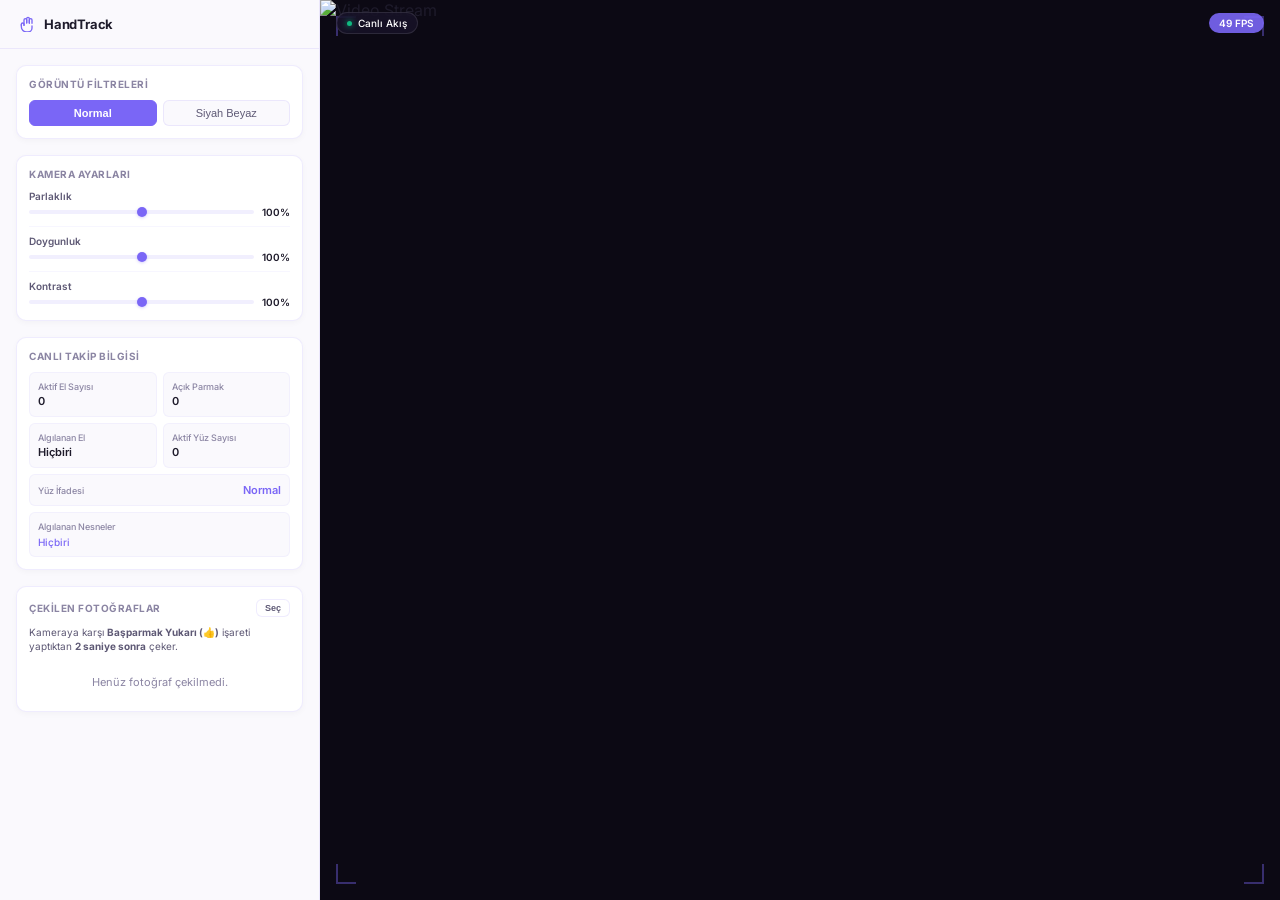
==== templates/index.html @ 6c49bd7b "Add multi-select gallery, batch delete, batch download, and square thumbnails" ====
<!DOCTYPE html>
<html lang="tr">
<head>
    <meta charset="UTF-8">
    <meta name="viewport" content="width=device-width, initial-scale=1.0">
    <title>El Takip Sistemi</title>
    <link rel="stylesheet" href="/static/style.css">
    <link href="https://fonts.googleapis.com/css2?family=Inter:wght@300;400;500;600;700&display=swap" rel="stylesheet">
</head>
<body>
    <!-- Kamera Flaş Efekti -->
    <div id="shutter-flash" class="shutter-flash"></div>

    <div class="app-layout">
        <!-- Sol Seçenekler Paneli (Kalıcı Olarak Görünür) -->
        <aside class="sidebar-panel">
            <!-- Logo -->
            <div class="sidebar-logo">
                <span class="logo-icon">
                    <svg xmlns="http://www.w3.org/2000/svg" viewBox="0 0 24 24" fill="none" stroke="currentColor" stroke-width="2" stroke-linecap="round" stroke-linejoin="round"><path d="M18 11V6a2 2 0 0 0-2-2v0a2 2 0 0 0-2 2v5" /><path d="M14 10V4a2 2 0 0 0-2-2v0a2 2 0 0 0-2 2v6" /><path d="M10 10.5V6a2 2 0 0 0-2-2v0a2 2 0 0 0-2 2v8" /><path d="M6 14v-1.5a2 2 0 0 0-2-2v0a2 2 0 0 0-2 2v1.5" /><path d="M18 15v3a6 6 0 0 1-6 6h-2a8 8 0 0 1-8-8v-3" /></svg>
                </span>
                <span class="logo-text">HandTrack</span>
            </div>

            <!-- Kaydırılabilir İçerik Alanı -->
            <div class="sidebar-content">
                <!-- 1. Görüntü Filtreleri -->
                <div class="sidebar-section">
                    <h4 class="section-title">Görüntü Filtreleri</h4>
                    <div class="filter-grid">
                        <button class="filter-btn active" data-filter="normal">Normal</button>
                        <button class="filter-btn" data-filter="grayscale">Siyah Beyaz</button>
                    </div>
                </div>

                <!-- 2. Kamera Ayarları -->
                <div class="sidebar-section">
                    <h4 class="section-title">Kamera Ayarları</h4>
                    <div class="slider-group">
                        <label>Parlaklık</label>
                        <div class="slider-wrapper">
                            <input type="range" id="brightness" min="50" max="150" value="100">
                            <span class="slider-value" id="brightness-value">100%</span>
                        </div>
                    </div>
                    <div class="sidebar-divider"></div>
                    <div class="slider-group">
                        <label>Doygunluk</label>
                        <div class="slider-wrapper">
                            <input type="range" id="saturation" min="0" max="200" value="100">
                            <span class="slider-value" id="saturation-value">100%</span>
                        </div>
                    </div>
                    <div class="sidebar-divider"></div>
                    <div class="slider-group">
                        <label>Kontrast</label>
                        <div class="slider-wrapper">
                            <input type="range" id="contrast" min="50" max="150" value="100">
                            <span class="slider-value" id="contrast-value">100%</span>
                        </div>
                    </div>
                </div>

                <!-- 3. Canlı Takip İstatistikleri -->
                <div class="sidebar-section">
                    <h4 class="section-title">Canlı Takip Bilgisi</h4>
                    <div class="stats-grid">
                        <div class="stat-box">
                            <span class="stat-label">Aktif El Sayısı</span>
                            <span class="stat-val" id="live-hands-val">0</span>
                        </div>
                        <div class="stat-box">
                            <span class="stat-label">Açık Parmak</span>
                            <span class="stat-val" id="live-fingers-val">0</span>
                        </div>
                        <div class="stat-box">
                            <span class="stat-label">Algılanan El</span>
                            <span class="stat-val" id="live-hand-type-val">Hiçbiri</span>
                        </div>
                        <div class="stat-box">
                            <span class="stat-label">Aktif Yüz Sayısı</span>
                            <span class="stat-val" id="live-faces-val">0</span>
                        </div>
                        <div class="stat-box full-width">
                            <span class="stat-label">Yüz İfadesi</span>
                            <span class="stat-val highlight" id="live-expression-val">Normal</span>
                        </div>
                        <div class="stat-box full-width flex-col">
                            <span class="stat-label">Algılanan Nesneler</span>
                            <span class="stat-val highlight scrollable" id="detected-objects-val">Hiçbiri</span>
                        </div>
                    </div>
                </div>

                <!-- 4. Galeri Kartı -->
                <div class="sidebar-section gallery-section">
                    <div class="gallery-header-row" style="display: flex; justify-content: space-between; align-items: center; margin-bottom: 8px;">
                        <h4 class="section-title" style="margin-bottom: 0;">Çekilen Fotoğraflar</h4>
                        <div class="gallery-actions-wrapper" style="display: flex; gap: 4px;">
                            <button class="gallery-btn select-mode-btn" id="select-mode-btn" title="Dosyaları Seç">Seç</button>
                            <button class="gallery-btn batch-download-btn" id="batch-download-btn" style="display: none; background: var(--accent-primary); color: #fff;" title="Seçilenleri İndir">İndir (0)</button>
                            <button class="gallery-btn batch-delete-btn" id="batch-delete-btn" style="display: none; background: #ff4d4d; color: #fff;" title="Seçilenleri Sil">Sil (0)</button>
                        </div>
                    </div>
                    <p class="gallery-info-text">
                        Kameraya karşı <strong>Başparmak Yukarı (👍)</strong> işareti yaptıktan <strong>2 saniye sonra</strong> çeker.
                    </p>
                    <div class="photo-gallery" id="photo-gallery">
                        <span class="no-photos-msg">Henüz fotoğraf çekilmedi.</span>
                    </div>
                </div>
            </div>
        </aside>

        <!-- Sağ Geniş Kamera Alanı -->
        <main class="camera-viewport">
            <!-- Üst Yüzen Meta Bilgi Çubuğu -->
            <div class="camera-header">
                <div class="system-status">
                    <span class="status-dot"></span>
                    <span>Canlı Akış</span>
                </div>
                <div class="camera-meta">
                    <span id="fps-value" class="fps-badge">30</span> FPS
                </div>
            </div>

            <!-- Kamera Ekranı Wrapper (Tüm Kalan Alanı Doldurur) -->
            <div class="camera-screen-container">
                <img id="video-stream" src="/video_feed" alt="Video Stream">
                
                <!-- Overlay Corners -->
                <div class="video-overlay">
                    <div class="corner top-left"></div>
                    <div class="corner top-right"></div>
                    <div class="corner bottom-left"></div>
                    <div class="corner bottom-right"></div>
                </div>

                <!-- Geri Sayım Overlay -->
                <div class="countdown-overlay" id="countdown-overlay">2</div>
            </div>
        </main>
    </div>

    <!-- Işık Kutusu (Lightbox Modal) -->
    <div id="lightbox-modal" class="lightbox-modal">
        <!-- Büyük ve Belirgin Kapat Butonu -->
        <button class="lightbox-close-btn" id="lightbox-close-btn">&times; Kapat</button>
        
        <div class="lightbox-content">
            <div class="lightbox-body">
                <img id="lightbox-img" src="" alt="Detailed View">
                
                <!-- Fotoğraf Filtre/Efekt Ekleme Çubuğu -->
                <div class="lightbox-effects-section">
                    <span class="effects-title">Filtre Uygula:</span>
                    <div class="effects-toolbar">
                        <button class="effect-btn active" data-effect="normal">Orijinal</button>
                        <button class="effect-btn" data-effect="grayscale">Siyah Beyaz</button>
                    </div>
                    <button class="save-effect-btn" id="save-effect-btn">
                        <svg xmlns="http://www.w3.org/2000/svg" width="12" height="12" viewBox="0 0 24 24" fill="none" stroke="currentColor" stroke-width="2" stroke-linecap="round" stroke-linejoin="round" style="margin-right: 4px;"><path d="M19 21H5a2 2 0 0 1-2-2V5a2 2 0 0 1 2-2h11l5 5v11a2 2 0 0 1-2 2z"></path><polyline points="17 21 17 13 7 13 7 21"></polyline><polyline points="7 3 7 8 15 8"></polyline></svg>
                        Efekti Kaydet
                    </button>
                </div>

                <div class="lightbox-details">
                    <span class="lightbox-date" id="lightbox-date">Tarih: --/--/----</span>
                    <div class="lightbox-actions" style="display: flex; gap: 8px;">
                        <button class="lightbox-download-btn" id="lightbox-download-btn">
                            <svg xmlns="http://www.w3.org/2000/svg" width="14" height="14" viewBox="0 0 24 24" fill="none" stroke="currentColor" stroke-width="2" stroke-linecap="round" stroke-linejoin="round" style="margin-right: 6px;"><path d="M21 15v4a2 2 0 0 1-2 2H5a2 2 0 0 1-2-2v-4"></path><polyline points="7 10 12 15 17 10"></polyline><line x1="12" y1="15" x2="12" y2="3"></line></svg>
                            Fotoğrafı İndir
                        </button>
                        <button class="lightbox-delete-btn" id="lightbox-delete-btn">
                            <svg xmlns="http://www.w3.org/2000/svg" width="14" height="14" viewBox="0 0 24 24" fill="none" stroke="currentColor" stroke-width="2" stroke-linecap="round" stroke-linejoin="round" style="margin-right: 6px;"><polyline points="3 6 5 6 21 6"></polyline><path d="M19 6v14a2 2 0 0 1-2 2H7a2 2 0 0 1-2-2V6m3 0V4a2 2 0 0 1 2-2h4a2 2 0 0 1 2 2v2"></path></svg>
                            Fotoğrafı Sil
                        </button>
                    </div>
                </div>
            </div>
        </div>
    </div>

    <script src="/static/script.js"></script>
</body>
</html>
---- static/style.css ----
:root {
    --bg-dark: #0f0a1c;
    --bg-light: #faf9fd;
    --bg-card: #ffffff;
    --accent-primary: #7a66f6;
    --accent-glow: rgba(122, 102, 246, 0.4);
    --border-color: rgba(122, 102, 246, 0.12);
    --border-light: rgba(255, 255, 255, 0.25);
    
    --text-primary: #1e1b2b;
    --text-secondary: #5e5975;
    --text-muted: #8b85a3;
    
    --radius-sm: 6px;
    --radius-md: 10px;
    --radius-lg: 16px;
    --radius-full: 9999px;
    
    --shadow-sm: 0 2px 6px rgba(26, 21, 44, 0.03);
    --shadow-md: 0 6px 16px rgba(26, 21, 44, 0.06);
    --shadow-lg: 0 12px 32px rgba(26, 21, 44, 0.12);
    
    --transition-fast: 0.15s ease;
    --transition-normal: 0.25s ease;
}

* {
    box-sizing: border-box;
    margin: 0;
    padding: 0;
}

body {
    font-family: 'Inter', -apple-system, BlinkMacSystemFont, "Segoe UI", Roboto, sans-serif;
    background-color: var(--bg-dark);
    color: var(--text-primary);
    width: 100vw;
    height: 100vh;
    overflow: hidden;
    user-select: none;
}

/* ===============================================
   Application Layout Grid
   =============================================== */
.app-layout {
    display: grid;
    grid-template-columns: 320px 1fr;
    width: 100vw;
    height: 100vh;
    overflow: hidden;
}

/* ===============================================
   Left Sidebar Options Panel (Permanent & Scrollable)
   =============================================== */
.sidebar-panel {
    background-color: var(--bg-light);
    border-right: 1px solid var(--border-color);
    display: flex;
    flex-direction: column;
    overflow: hidden;
    height: 100%;
}

.sidebar-logo {
    padding: 16px 20px;
    border-bottom: 1px solid var(--border-color);
    display: flex;
    align-items: center;
    gap: 8px;
}

.logo-icon {
    width: 16px;
    height: 16px;
    color: var(--accent-primary);
}

.logo-icon svg {
    width: 100%;
    height: 100%;
    display: block;
}

.logo-text {
    font-size: 13px;
    font-weight: 700;
    color: var(--text-primary);
    letter-spacing: -0.2px;
}

.sidebar-content {
    flex: 1;
    overflow-y: auto;
    padding: 16px;
    display: flex;
    flex-direction: column;
    gap: 16px;
}

/* Section Card */
.sidebar-section {
    background-color: var(--bg-card);
    border: 1px solid var(--border-color);
    border-radius: var(--radius-md);
    padding: 12px;
    box-shadow: var(--shadow-sm);
}

.section-title {
    font-size: 10px;
    font-weight: 700;
    text-transform: uppercase;
    letter-spacing: 0.5px;
    color: var(--text-muted);
    margin-bottom: 10px;
}

.sidebar-divider {
    height: 1px;
    background: rgba(122, 102, 246, 0.06);
    margin: 8px 0;
}

/* ===============================================
   Filtre Izgarası (Filter Grid)
   =============================================== */
.filter-grid {
    display: grid;
    grid-template-columns: repeat(2, 1fr);
    gap: 6px;
}

.filter-btn {
    background: var(--bg-light);
    border: 1px solid var(--border-color);
    border-radius: var(--radius-sm);
    padding: 6px;
    font-size: 11px;
    font-weight: 500;
    color: var(--text-secondary);
    cursor: pointer;
    transition: var(--transition-fast);
    text-align: center;
}

.filter-btn:hover {
    border-color: var(--accent-primary);
    background: rgba(122, 102, 246, 0.05);
}

.filter-btn.active {
    background: var(--accent-primary);
    border-color: var(--accent-primary);
    color: #ffffff;
    font-weight: 600;
}

/* ===============================================
   Sürgülü Ayarlar (Sliders)
   =============================================== */
.slider-group label {
    display: block;
    font-size: 10px;
    font-weight: 600;
    color: var(--text-secondary);
    margin-bottom: 4px;
}

.slider-wrapper {
    display: flex;
    align-items: center;
    gap: 8px;
}

.slider-wrapper input[type="range"] {
    flex: 1;
    -webkit-appearance: none;
    height: 4px;
    border-radius: 2px;
    background: rgba(122, 102, 246, 0.1);
    outline: none;
}

.slider-wrapper input[type="range"]::-webkit-slider-thumb {
    -webkit-appearance: none;
    width: 10px;
    height: 10px;
    border-radius: 50%;
    background: var(--accent-primary);
    cursor: pointer;
    box-shadow: 0 1px 3px rgba(122, 102, 246, 0.3);
    transition: transform var(--transition-fast);
}

.slider-wrapper input[type="range"]::-webkit-slider-thumb:hover {
    transform: scale(1.2);
}

.slider-value {
    font-size: 10px;
    font-weight: 600;
    color: var(--text-primary);
    min-width: 28px;
    text-align: right;
}

/* ===============================================
   İstatistik Kart Izgarası (Stats Grid)
   =============================================== */
.stats-grid {
    display: grid;
    grid-template-columns: repeat(2, 1fr);
    gap: 6px;
}

.stat-box {
    background: var(--bg-light);
    border: 1px solid rgba(122, 102, 246, 0.06);
    padding: 8px;
    border-radius: var(--radius-sm);
    display: flex;
    flex-direction: column;
    gap: 2px;
}

.stat-box.full-width {
    grid-column: 1 / -1;
    flex-direction: row;
    justify-content: space-between;
    align-items: center;
}

.stat-box.flex-col {
    flex-direction: column;
    align-items: flex-start;
}

.stat-label {
    font-size: 9px;
    font-weight: 500;
    color: var(--text-muted);
}

.stat-val {
    font-size: 11px;
    font-weight: 600;
    color: var(--text-primary);
}

.stat-val.highlight {
    color: var(--accent-primary);
}

.stat-val.scrollable {
    max-height: 48px;
    overflow-y: auto;
    font-size: 10px;
    font-weight: 500;
    width: 100%;
    margin-top: 2px;
}

/* ===============================================
   Fotoğraf Galerisi (Sidebar Gallery)
   =============================================== */
.gallery-info-text {
    font-size: 10px;
    color: var(--text-secondary);
    margin-bottom: 8px;
    line-height: 1.4;
}

/* Galeri Butonları */
.gallery-btn {
    font-size: 9px;
    padding: 3px 8px;
    border-radius: var(--radius-sm);
    font-weight: 700;
    cursor: pointer;
    border: 1px solid var(--border-color);
    background: var(--bg-card);
    color: var(--text-secondary);
    transition: var(--transition-fast);
    outline: none;
}

.gallery-btn:hover {
    border-color: var(--accent-primary);
    background: rgba(122, 102, 246, 0.05);
}

.select-mode-btn.active {
    background: var(--text-secondary);
    color: #ffffff;
    border-color: var(--text-secondary);
}

.photo-gallery {
    display: grid;
    grid-template-columns: repeat(4, 1fr);
    gap: 4px;
    max-height: 250px;
    overflow-y: auto;
    padding-top: 4px;
}

.gallery-photo-item {
    position: relative;
    aspect-ratio: 1/1; /* Kare formunda küçük görünüm */
    border-radius: var(--radius-sm);
    overflow: hidden;
    border: 1px solid var(--border-color);
    cursor: pointer;
    transition: var(--transition-fast);
}

.gallery-photo-item:hover {
    transform: scale(1.04);
    border-color: var(--accent-primary);
}

/* Seçim kutusu yuvarlağı */
.gallery-photo-item .select-checkbox {
    position: absolute;
    top: 3px;
    left: 3px;
    width: 12px;
    height: 12px;
    border-radius: 50%;
    background: rgba(255, 255, 255, 0.9);
    border: 1px solid var(--text-muted);
    display: none;
    z-index: 12;
}

.gallery-photo-item.selection-active .select-checkbox {
    display: block; /* Seçim modu aktifken tüm kartlarda boş daire görünsün */
}

.gallery-photo-item.selected .select-checkbox {
    background: var(--accent-primary);
    border-color: var(--accent-primary);
    display: block;
}

.gallery-photo-item.selected .select-checkbox::after {
    content: '';
    position: absolute;
    left: 3px;
    top: 1px;
    width: 3px;
    height: 5px;
    border: solid white;
    border-width: 0 1.5px 1.5px 0;
    transform: rotate(45deg);
}

.gallery-photo-item.selected {
    border-color: var(--accent-primary);
    box-shadow: 0 0 0 2px var(--accent-primary);
}

.gallery-photo-item.selected img {
    filter: brightness(0.8);
}

.gallery-photo-item img {
    width: 100%;
    height: 100%;
    object-fit: cover;
}

.gallery-photo-badge {
    position: absolute;
    bottom: 1px;
    left: 1px;
    background: rgba(122, 102, 246, 0.85);
    color: #ffffff;
    font-size: 7px;
    padding: 1px 3px;
    border-radius: 3px;
    font-weight: 600;
    pointer-events: none;
}

.gallery-photo-delete-icon {
    position: absolute;
    top: 1px;
    right: 1px;
    background: rgba(255, 77, 77, 0.9);
    color: #ffffff;
    border: none;
    width: 14px;
    height: 14px;
    border-radius: 50%;
    display: flex;
    align-items: center;
    justify-content: center;
    cursor: pointer;
    opacity: 0;
    transition: var(--transition-fast);
    z-index: 10;
}

.gallery-photo-item:hover .gallery-photo-delete-icon {
    opacity: 1;
}

.gallery-photo-delete-icon svg {
    width: 8px;
    height: 8px;
}

.no-photos-msg {
    grid-column: 1 / -1;
    color: var(--text-muted);
    font-size: 11px;
    text-align: center;
    padding: 10px 0;
}

/* ===============================================
   Right Main Camera Viewport
   =============================================== */
.camera-viewport {
    background-color: #0c0914;
    display: flex;
    flex-direction: column;
    height: 100%;
    position: relative;
    overflow: hidden;
}

/* Camera Top Header Bar */
.camera-header {
    position: absolute;
    top: 12px;
    left: 16px;
    right: 16px;
    display: flex;
    justify-content: space-between;
    align-items: center;
    z-index: 10;
    pointer-events: none;
}

.system-status {
    display: flex;
    align-items: center;
    gap: 6px;
    background: rgba(26, 21, 44, 0.7);
    backdrop-filter: blur(8px);
    border: 1px solid rgba(255, 255, 255, 0.1);
    padding: 4px 10px;
    border-radius: var(--radius-full);
    font-size: 10px;
    font-weight: 500;
    color: #ffffff;
}

.status-dot {
    width: 5px;
    height: 5px;
    background-color: #10b981;
    border-radius: 50%;
    display: inline-block;
    box-shadow: 0 0 6px #10b981;
}

.camera-meta {
    background: rgba(122, 102, 246, 0.9);
    color: #ffffff;
    padding: 4px 10px;
    border-radius: var(--radius-full);
    font-size: 10px;
    font-weight: 600;
}

/* Camera screen itself */
.camera-screen-container {
    flex: 1;
    width: 100%;
    height: 100%;
    position: relative;
    overflow: hidden;
}

#video-stream {
    width: 100%;
    height: 100%;
    object-fit: cover;
    display: block;
}

/* Overlay Camera Target Corners */
.video-overlay {
    position: absolute;
    top: 0;
    left: 0;
    width: 100%;
    height: 100%;
    pointer-events: none;
    z-index: 2;
}

.corner {
    position: absolute;
    width: 20px;
    height: 20px;
    border: 2px solid rgba(122, 102, 246, 0.4);
    pointer-events: none;
}

.top-left { top: 16px; left: 16px; border-right: none; border-bottom: none; }
.top-right { top: 16px; right: 16px; border-left: none; border-bottom: none; }
.bottom-left { bottom: 16px; left: 16px; border-right: none; border-top: none; }
.bottom-right { bottom: 16px; right: 16px; border-left: none; border-top: none; }

/* Camera Flash */
.shutter-flash {
    position: fixed;
    top: 0;
    left: 0;
    width: 100vw;
    height: 100vh;
    background-color: #ffffff;
    opacity: 0;
    pointer-events: none;
    z-index: 99999;
}

.shutter-flash.flash {
    animation: flashAnim 0.2s ease-out;
}

@keyframes flashAnim {
    0% { opacity: 0; }
    30% { opacity: 0.9; }
    100% { opacity: 0; }
}

/* ===============================================
   Visual Geri Sayım Overlay (Centered on Camera)
   =============================================== */
.countdown-overlay {
    position: absolute;
    top: 50%;
    left: 50%;
    transform: translate(-50%, -50%) scale(0.8);
    font-size: 48px;
    font-weight: 800;
    color: var(--accent-primary);
    background: rgba(255, 255, 255, 0.92);
    backdrop-filter: blur(8px);
    width: 90px;
    height: 90px;
    border-radius: 50%;
    display: flex;
    align-items: center;
    justify-content: center;
    border: 3px solid var(--accent-primary);
    box-shadow: var(--shadow-lg), 0 0 20px var(--accent-glow);
    z-index: 99;
    opacity: 0;
    pointer-events: none;
    transition: opacity 0.15s ease, transform 0.15s cubic-bezier(0.175, 0.885, 0.32, 1.275);
}

.countdown-overlay.show {
    opacity: 1;
    transform: translate(-50%, -50%) scale(1);
}

/* ===============================================
   Lightbox Modal (Detailed View)
   =============================================== */
.lightbox-modal {
    display: none;
    position: fixed;
    z-index: 10000;
    left: 0;
    top: 0;
    width: 100vw;
    height: 100vh;
    background-color: rgba(26, 21, 44, 0.65);
    backdrop-filter: blur(8px);
    align-items: center;
    justify-content: center;
}

.lightbox-content {
    background: rgba(255, 255, 255, 0.9);
    backdrop-filter: blur(16px);
    border: 1px solid rgba(255, 255, 255, 0.4);
    padding: 16px;
    width: 85%;
    max-width: 600px;
    border-radius: var(--radius-lg);
    box-shadow: var(--shadow-lg);
    position: relative;
    animation: slideUp 0.25s cubic-bezier(0.175, 0.885, 0.32, 1.275);
}

/* Büyük Kapat Butonu (Lightbox modalı kapatmak için) */
.lightbox-close-btn {
    position: absolute;
    top: 24px;
    right: 24px;
    background: rgba(122, 102, 246, 0.9);
    border: 1px solid var(--border-light);
    color: #ffffff;
    padding: 8px 16px;
    border-radius: var(--radius-full);
    font-size: 13px;
    font-weight: 600;
    cursor: pointer;
    box-shadow: var(--shadow-lg);
    display: flex;
    align-items: center;
    justify-content: center;
    transition: var(--transition-fast);
    z-index: 10001;
}

.lightbox-close-btn:hover {
    background: #ff4d4d;
    transform: scale(1.05);
    box-shadow: 0 4px 12px rgba(255, 77, 77, 0.3);
}

/* Efekt Uygulama Alanı */
.lightbox-effects-section {
    display: flex;
    flex-direction: column;
    gap: 8px;
    width: 100%;
    border-top: 1px solid rgba(122, 102, 246, 0.08);
    border-bottom: 1px solid rgba(122, 102, 246, 0.08);
    padding: 10px 0;
    margin: 6px 0;
}

.effects-title {
    font-size: 10px;
    font-weight: 700;
    color: var(--text-secondary);
    text-transform: uppercase;
    letter-spacing: 0.5px;
}

.effects-toolbar {
    display: flex;
    flex-wrap: wrap;
    gap: 6px;
}

.effect-btn {
    background: var(--bg-light);
    border: 1px solid var(--border-color);
    border-radius: var(--radius-sm);
    padding: 5px 10px;
    font-size: 10px;
    font-weight: 600;
    color: var(--text-secondary);
    cursor: pointer;
    transition: var(--transition-fast);
}

.effect-btn:hover {
    border-color: var(--accent-primary);
    background: rgba(122, 102, 246, 0.05);
}

.effect-btn.active {
    background: var(--accent-primary);
    border-color: var(--accent-primary);
    color: #ffffff;
}

.save-effect-btn {
    align-self: flex-end;
    background: #10b981;
    color: #ffffff;
    border: none;
    padding: 6px 12px;
    border-radius: var(--radius-sm);
    font-weight: 700;
    font-size: 10px;
    cursor: pointer;
    display: inline-flex;
    align-items: center;
    box-shadow: 0 2px 6px rgba(16, 185, 129, 0.2);
    transition: var(--transition-fast);
    margin-top: 4px;
}

.save-effect-btn:hover {
    background: #059669;
    box-shadow: 0 4px 10px rgba(16, 185, 129, 0.3);
    transform: translateY(-1px);
}

.lightbox-body {
    display: flex;
    flex-direction: column;
    gap: 12px;
    align-items: center;
}

.lightbox-img {
    width: 100%;
    max-height: 380px;
    object-fit: contain;
    border-radius: var(--radius-md);
    border: 1px solid rgba(122, 102, 246, 0.08);
}

.lightbox-details {
    display: flex;
    justify-content: space-between;
    align-items: center;
    width: 100%;
}

.lightbox-date {
    font-size: 11px;
    font-weight: 500;
    color: var(--text-secondary);
}

.lightbox-download-btn {
    background: var(--accent-primary);
    color: #ffffff;
    border: none;
    padding: 6px 12px;
    border-radius: var(--radius-sm);
    font-weight: 600;
    font-size: 11px;
    cursor: pointer;
    display: inline-flex;
    align-items: center;
    transition: var(--transition-fast);
    box-shadow: 0 2px 6px rgba(122, 102, 246, 0.2);
}

.lightbox-download-btn:hover {
    background: #5d46e2;
    box-shadow: 0 4px 10px rgba(122, 102, 246, 0.35);
}

.lightbox-delete-btn {
    background: #ff4d4d;
    color: #ffffff;
    border: none;
    padding: 6px 12px;
    border-radius: var(--radius-sm);
    font-weight: 600;
    font-size: 11px;
    cursor: pointer;
    display: inline-flex;
    align-items: center;
    transition: var(--transition-fast);
}

.lightbox-delete-btn:hover {
    background: #e60000;
}

@keyframes slideUp {
    from { transform: translateY(15px) scale(0.97); opacity: 0; }
    to { transform: translateY(0) scale(1); opacity: 1; }
}

/* Sidebar scroll styling */
::-webkit-scrollbar {
    width: 4px;
}
::-webkit-scrollbar-track {
    background: transparent;
}
::-webkit-scrollbar-thumb {
    background: rgba(122, 102, 246, 0.15);
    border-radius: 4px;
}
::-webkit-scrollbar-thumb:hover {
    background: rgba(122, 102, 246, 0.3);
}
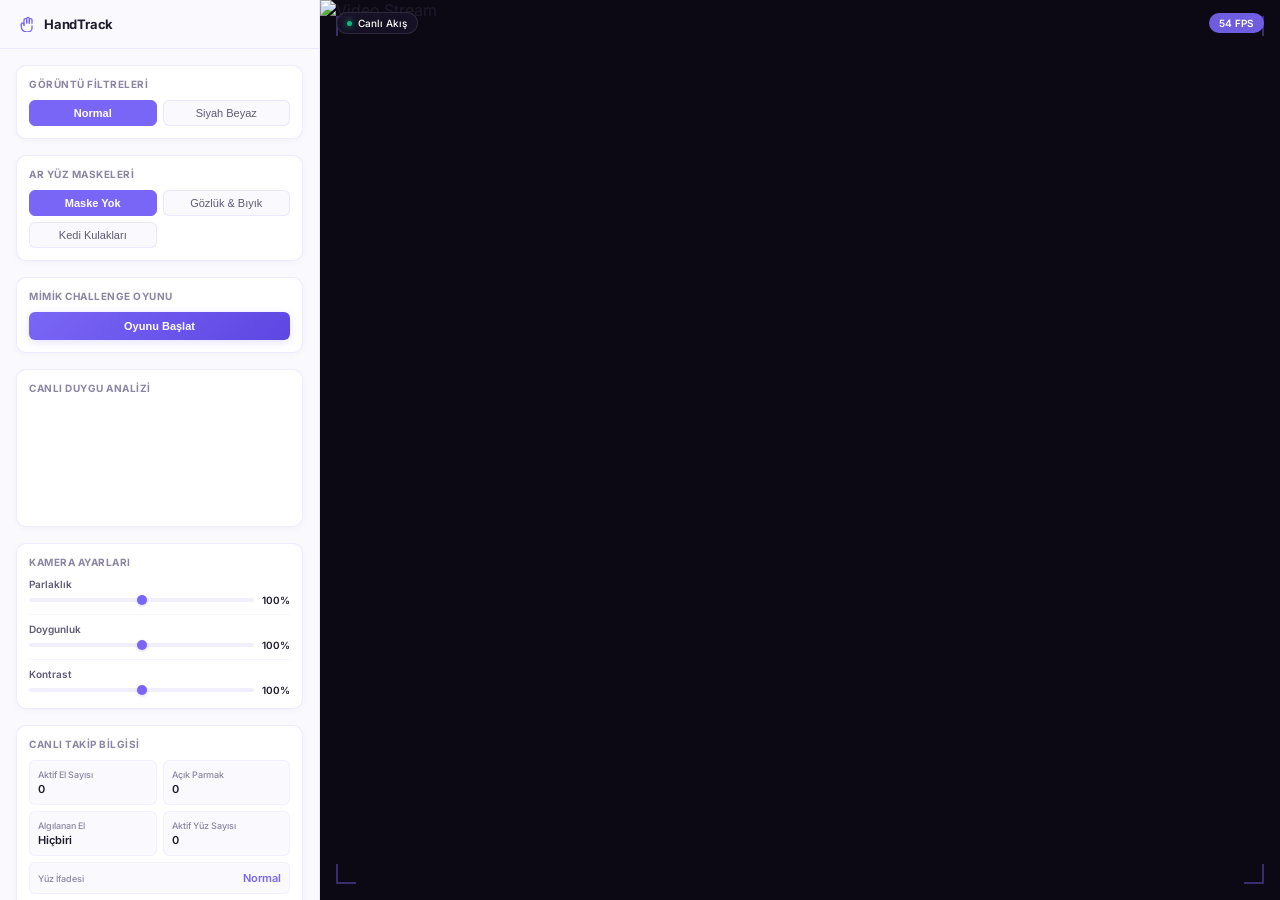
==== commit 29bed3ab: "GestureFlow AI - Yeni interaktif ozellikler (AR maskeleri, oyun, grafikler ve jest kontrolleri) ekle" ====
--- a/templates/index.html
+++ b/templates/index.html
@@ -6,6 +6,8 @@
     <title>El Takip Sistemi</title>
     <link rel="stylesheet" href="/static/style.css">
     <link href="https://fonts.googleapis.com/css2?family=Inter:wght@300;400;500;600;700&display=swap" rel="stylesheet">
+    <!-- Chart.js CDN Entegrasyonu -->
+    <script src="https://cdn.jsdelivr.net/npm/chart.js"></script>
 </head>
 <body>
     <!-- Kamera Flaş Efekti -->
@@ -33,6 +35,37 @@
                     </div>
                 </div>
 
+                <!-- 1b. AR Yüz Maskeleri -->
+                <div class="sidebar-section">
+                    <h4 class="section-title">AR Yüz Maskeleri</h4>
+                    <div class="filter-grid" id="mask-grid">
+                        <button class="mask-btn active" data-mask="none">Maske Yok</button>
+                        <button class="mask-btn" data-mask="glasses">Gözlük & Bıyık</button>
+                        <button class="mask-btn" data-mask="ears">Kedi Kulakları</button>
+                    </div>
+                </div>
+
+                <!-- 1c. Mimik Challenge Oyunu -->
+                <div class="sidebar-section game-section">
+                    <h4 class="section-title">Mimik Challenge Oyunu</h4>
+                    <div class="game-container">
+                        <button class="game-start-btn" id="game-start-btn">Oyunu Başlat</button>
+                        <div class="game-status-box" id="game-status-box" style="display: none;">
+                            <div class="game-target">Görev: <span id="game-target-val">--</span></div>
+                            <div class="game-timer">Süre: <span id="game-timer-val">5</span>s</div>
+                            <div class="game-score">Skor: <span id="game-score-val">0</span></div>
+                        </div>
+                    </div>
+                </div>
+
+                <!-- 1d. Canlı Duygu Analiz Grafiği -->
+                <div class="sidebar-section chart-section">
+                    <h4 class="section-title">Canlı Duygu Analizi</h4>
+                    <div class="chart-container" style="position: relative; height: 110px; width: 100%;">
+                        <canvas id="expressionChart"></canvas>
+                    </div>
+                </div>
+
                 <!-- 2. Kamera Ayarları -->
                 <div class="sidebar-section">
                     <h4 class="section-title">Kamera Ayarları</h4>
@@ -126,8 +159,11 @@
             </div>
 
             <!-- Kamera Ekranı Wrapper (Tüm Kalan Alanı Doldurur) -->
-            <div class="camera-screen-container">
+            <div class="camera-screen-container" style="position: relative;">
                 <img id="video-stream" src="/video_feed" alt="Video Stream">
+                
+                <!-- Emoji Yağmuru Konteyneri -->
+                <div id="emoji-container" class="emoji-container"></div>
                 
                 <!-- Overlay Corners -->
                 <div class="video-overlay">
--- a/static/style.css
+++ b/static/style.css
@@ -787,3 +787,145 @@
 ::-webkit-scrollbar-thumb:hover {
     background: rgba(122, 102, 246, 0.3);
 }
+
+/* ===============================================
+   AR Yüz Maskesi Butonları
+   =============================================== */
+.mask-btn {
+    background: var(--bg-light);
+    border: 1px solid var(--border-color);
+    border-radius: var(--radius-sm);
+    padding: 6px;
+    font-size: 11px;
+    font-weight: 500;
+    color: var(--text-secondary);
+    cursor: pointer;
+    transition: var(--transition-fast);
+    text-align: center;
+}
+
+.mask-btn:hover {
+    border-color: var(--accent-primary);
+    background: rgba(122, 102, 246, 0.05);
+}
+
+.mask-btn.active {
+    background: var(--accent-primary);
+    border-color: var(--accent-primary);
+    color: #ffffff;
+    font-weight: 600;
+}
+
+/* ===============================================
+   Mimik Challenge Oyunu Panel Stilleri
+   =============================================== */
+.game-container {
+    display: flex;
+    flex-direction: column;
+    gap: 8px;
+    width: 100%;
+}
+
+.game-start-btn {
+    background: linear-gradient(135deg, var(--accent-primary), #5d46e2);
+    color: white;
+    border: none;
+    border-radius: var(--radius-sm);
+    padding: 8px;
+    font-size: 11px;
+    font-weight: 700;
+    cursor: pointer;
+    transition: var(--transition-fast);
+    box-shadow: 0 2px 8px rgba(122, 102, 246, 0.2);
+}
+
+.game-start-btn:hover {
+    box-shadow: 0 4px 12px rgba(122, 102, 246, 0.4);
+    transform: translateY(-1px);
+}
+
+.game-start-btn.active {
+    background: #ff4d4d;
+    box-shadow: 0 4px 12px rgba(255, 77, 77, 0.3);
+}
+
+.game-status-box {
+    background: var(--bg-light);
+    border: 1px solid rgba(122, 102, 246, 0.1);
+    border-radius: var(--radius-sm);
+    padding: 8px;
+    display: flex;
+    flex-direction: column;
+    gap: 4px;
+}
+
+.game-target {
+    font-size: 11px;
+    font-weight: 600;
+    color: var(--text-primary);
+}
+
+.game-target span {
+    color: var(--accent-primary);
+    font-weight: 700;
+}
+
+.game-timer, .game-score {
+    font-size: 10px;
+    font-weight: 500;
+    color: var(--text-secondary);
+}
+
+.game-timer span, .game-score span {
+    font-weight: 700;
+    color: var(--text-primary);
+}
+
+/* ===============================================
+   Emoji Yağmuru (Emoji Rain) Animasyonu
+   =============================================== */
+.emoji-container {
+    position: absolute;
+    top: 0;
+    left: 0;
+    width: 100%;
+    height: 100%;
+    pointer-events: none;
+    overflow: hidden;
+    z-index: 10;
+}
+
+.floating-emoji {
+    position: absolute;
+    bottom: -50px;
+    font-size: 32px;
+    opacity: 0.9;
+    animation: floatUp 2.5s ease-in forwards;
+}
+
+@keyframes floatUp {
+    0% {
+        transform: translateY(0) rotate(0deg) scale(0.6);
+        opacity: 0;
+    }
+    10% {
+        opacity: 1;
+    }
+    90% {
+        opacity: 0.8;
+    }
+    100% {
+        transform: translateY(-80vh) rotate(360deg) scale(1.2);
+        opacity: 0;
+    }
+}
+
+/* ===============================================
+   Grafik Kapsayıcısı
+   =============================================== */
+.chart-container {
+    background: rgba(255, 255, 255, 0.4);
+    border-radius: var(--radius-sm);
+    padding: 4px;
+}
+
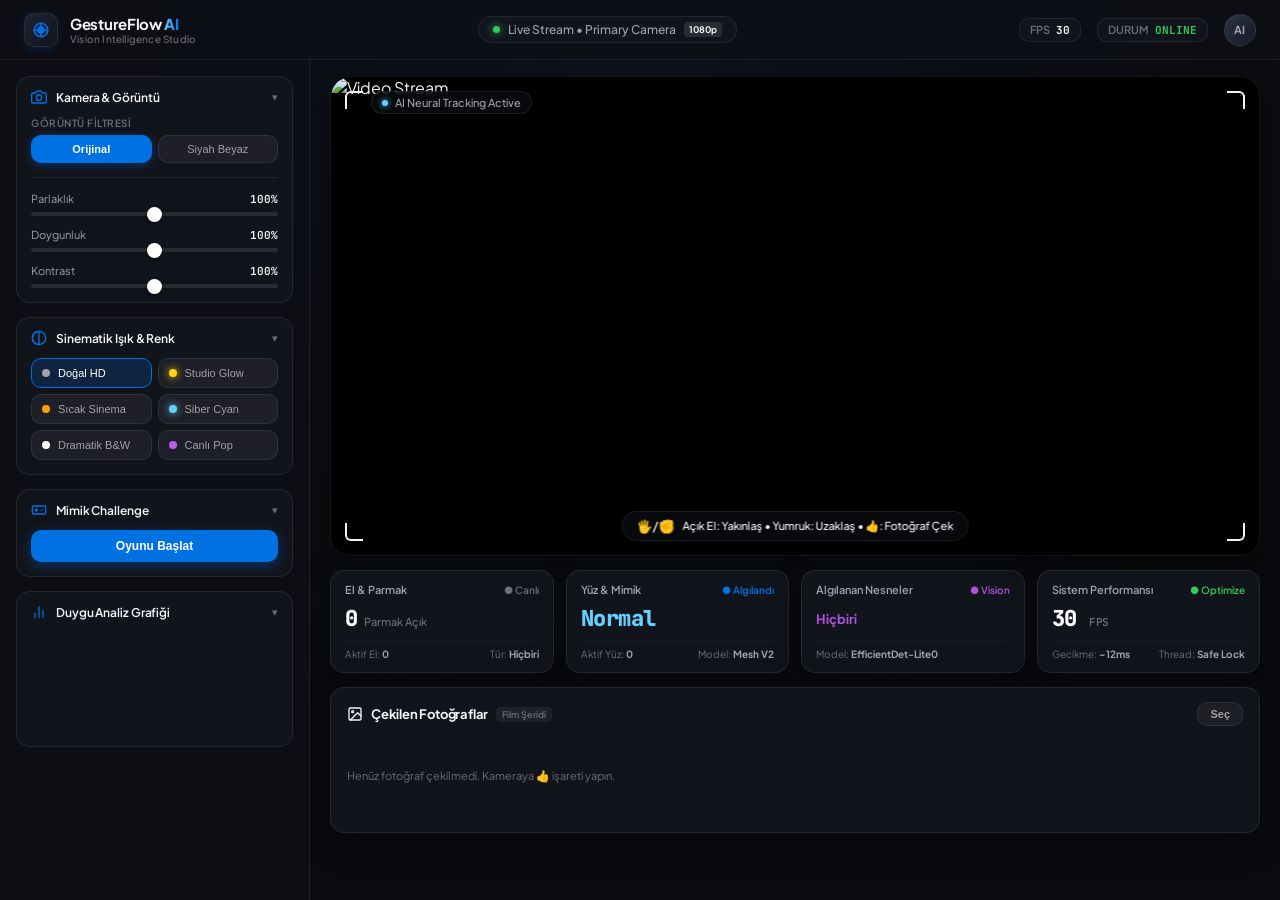
==== commit ebd19b23: "Son guncellemeler: arayuz iyilestirmeleri, maskeler ve baslatma scripti" ====
--- a/templates/index.html
+++ b/templates/index.html
@@ -3,216 +3,368 @@
 <head>
     <meta charset="UTF-8">
     <meta name="viewport" content="width=device-width, initial-scale=1.0">
-    <title>El Takip Sistemi</title>
+    <title>GestureFlow AI — Vision Studio</title>
+    <!-- Modern Typography: Inter & SF Pro style -->
+    <link rel="preconnect" href="https://fonts.googleapis.com">
+    <link rel="preconnect" href="https://fonts.gstatic.com" crossorigin>
+    <link href="https://fonts.googleapis.com/css2?family=Plus+Jakarta+Sans:wght@300;400;500;600;700;800&family=JetBrains+Mono:wght@400;500&display=swap" rel="stylesheet">
     <link rel="stylesheet" href="/static/style.css">
-    <link href="https://fonts.googleapis.com/css2?family=Inter:wght@300;400;500;600;700&display=swap" rel="stylesheet">
-    <!-- Chart.js CDN Entegrasyonu -->
+    <!-- Chart.js CDN -->
     <script src="https://cdn.jsdelivr.net/npm/chart.js"></script>
 </head>
 <body>
-    <!-- Kamera Flaş Efekti -->
+    <!-- Shutter Flash Effect -->
     <div id="shutter-flash" class="shutter-flash"></div>
 
-    <div class="app-layout">
-        <!-- Sol Seçenekler Paneli (Kalıcı Olarak Görünür) -->
-        <aside class="sidebar-panel">
-            <!-- Logo -->
-            <div class="sidebar-logo">
-                <span class="logo-icon">
-                    <svg xmlns="http://www.w3.org/2000/svg" viewBox="0 0 24 24" fill="none" stroke="currentColor" stroke-width="2" stroke-linecap="round" stroke-linejoin="round"><path d="M18 11V6a2 2 0 0 0-2-2v0a2 2 0 0 0-2 2v5" /><path d="M14 10V4a2 2 0 0 0-2-2v0a2 2 0 0 0-2 2v6" /><path d="M10 10.5V6a2 2 0 0 0-2-2v0a2 2 0 0 0-2 2v8" /><path d="M6 14v-1.5a2 2 0 0 0-2-2v0a2 2 0 0 0-2 2v1.5" /><path d="M18 15v3a6 6 0 0 1-6 6h-2a8 8 0 0 1-8-8v-3" /></svg>
-                </span>
-                <span class="logo-text">HandTrack</span>
-            </div>
-
-            <!-- Kaydırılabilir İçerik Alanı -->
-            <div class="sidebar-content">
-                <!-- 1. Görüntü Filtreleri -->
-                <div class="sidebar-section">
-                    <h4 class="section-title">Görüntü Filtreleri</h4>
-                    <div class="filter-grid">
-                        <button class="filter-btn active" data-filter="normal">Normal</button>
-                        <button class="filter-btn" data-filter="grayscale">Siyah Beyaz</button>
-                    </div>
-                </div>
-
-                <!-- 1b. AR Yüz Maskeleri -->
-                <div class="sidebar-section">
-                    <h4 class="section-title">AR Yüz Maskeleri</h4>
-                    <div class="filter-grid" id="mask-grid">
-                        <button class="mask-btn active" data-mask="none">Maske Yok</button>
-                        <button class="mask-btn" data-mask="glasses">Gözlük & Bıyık</button>
-                        <button class="mask-btn" data-mask="ears">Kedi Kulakları</button>
-                    </div>
-                </div>
-
-                <!-- 1c. Mimik Challenge Oyunu -->
-                <div class="sidebar-section game-section">
-                    <h4 class="section-title">Mimik Challenge Oyunu</h4>
-                    <div class="game-container">
-                        <button class="game-start-btn" id="game-start-btn">Oyunu Başlat</button>
-                        <div class="game-status-box" id="game-status-box" style="display: none;">
-                            <div class="game-target">Görev: <span id="game-target-val">--</span></div>
-                            <div class="game-timer">Süre: <span id="game-timer-val">5</span>s</div>
-                            <div class="game-score">Skor: <span id="game-score-val">0</span></div>
-                        </div>
-                    </div>
-                </div>
-
-                <!-- 1d. Canlı Duygu Analiz Grafiği -->
-                <div class="sidebar-section chart-section">
-                    <h4 class="section-title">Canlı Duygu Analizi</h4>
-                    <div class="chart-container" style="position: relative; height: 110px; width: 100%;">
-                        <canvas id="expressionChart"></canvas>
-                    </div>
-                </div>
-
-                <!-- 2. Kamera Ayarları -->
-                <div class="sidebar-section">
-                    <h4 class="section-title">Kamera Ayarları</h4>
-                    <div class="slider-group">
-                        <label>Parlaklık</label>
-                        <div class="slider-wrapper">
-                            <input type="range" id="brightness" min="50" max="150" value="100">
-                            <span class="slider-value" id="brightness-value">100%</span>
-                        </div>
-                    </div>
-                    <div class="sidebar-divider"></div>
-                    <div class="slider-group">
-                        <label>Doygunluk</label>
-                        <div class="slider-wrapper">
-                            <input type="range" id="saturation" min="0" max="200" value="100">
-                            <span class="slider-value" id="saturation-value">100%</span>
-                        </div>
-                    </div>
-                    <div class="sidebar-divider"></div>
-                    <div class="slider-group">
-                        <label>Kontrast</label>
-                        <div class="slider-wrapper">
-                            <input type="range" id="contrast" min="50" max="150" value="100">
-                            <span class="slider-value" id="contrast-value">100%</span>
-                        </div>
-                    </div>
-                </div>
-
-                <!-- 3. Canlı Takip İstatistikleri -->
-                <div class="sidebar-section">
-                    <h4 class="section-title">Canlı Takip Bilgisi</h4>
-                    <div class="stats-grid">
-                        <div class="stat-box">
-                            <span class="stat-label">Aktif El Sayısı</span>
-                            <span class="stat-val" id="live-hands-val">0</span>
-                        </div>
-                        <div class="stat-box">
-                            <span class="stat-label">Açık Parmak</span>
-                            <span class="stat-val" id="live-fingers-val">0</span>
-                        </div>
-                        <div class="stat-box">
-                            <span class="stat-label">Algılanan El</span>
-                            <span class="stat-val" id="live-hand-type-val">Hiçbiri</span>
-                        </div>
-                        <div class="stat-box">
-                            <span class="stat-label">Aktif Yüz Sayısı</span>
-                            <span class="stat-val" id="live-faces-val">0</span>
-                        </div>
-                        <div class="stat-box full-width">
-                            <span class="stat-label">Yüz İfadesi</span>
-                            <span class="stat-val highlight" id="live-expression-val">Normal</span>
-                        </div>
-                        <div class="stat-box full-width flex-col">
-                            <span class="stat-label">Algılanan Nesneler</span>
-                            <span class="stat-val highlight scrollable" id="detected-objects-val">Hiçbiri</span>
-                        </div>
-                    </div>
-                </div>
-
-                <!-- 4. Galeri Kartı -->
-                <div class="sidebar-section gallery-section">
-                    <div class="gallery-header-row" style="display: flex; justify-content: space-between; align-items: center; margin-bottom: 8px;">
-                        <h4 class="section-title" style="margin-bottom: 0;">Çekilen Fotoğraflar</h4>
-                        <div class="gallery-actions-wrapper" style="display: flex; gap: 4px;">
-                            <button class="gallery-btn select-mode-btn" id="select-mode-btn" title="Dosyaları Seç">Seç</button>
-                            <button class="gallery-btn batch-download-btn" id="batch-download-btn" style="display: none; background: var(--accent-primary); color: #fff;" title="Seçilenleri İndir">İndir (0)</button>
-                            <button class="gallery-btn batch-delete-btn" id="batch-delete-btn" style="display: none; background: #ff4d4d; color: #fff;" title="Seçilenleri Sil">Sil (0)</button>
-                        </div>
-                    </div>
-                    <p class="gallery-info-text">
-                        Kameraya karşı <strong>Başparmak Yukarı (👍)</strong> işareti yaptıktan <strong>2 saniye sonra</strong> çeker.
-                    </p>
-                    <div class="photo-gallery" id="photo-gallery">
-                        <span class="no-photos-msg">Henüz fotoğraf çekilmedi.</span>
-                    </div>
-                </div>
-            </div>
-        </aside>
-
-        <!-- Sağ Geniş Kamera Alanı -->
-        <main class="camera-viewport">
-            <!-- Üst Yüzen Meta Bilgi Çubuğu -->
-            <div class="camera-header">
-                <div class="system-status">
-                    <span class="status-dot"></span>
-                    <span>Canlı Akış</span>
-                </div>
-                <div class="camera-meta">
-                    <span id="fps-value" class="fps-badge">30</span> FPS
-                </div>
-            </div>
-
-            <!-- Kamera Ekranı Wrapper (Tüm Kalan Alanı Doldurur) -->
-            <div class="camera-screen-container" style="position: relative;">
-                <img id="video-stream" src="/video_feed" alt="Video Stream">
+    <div class="vision-app">
+        <!-- Top Sleek Header -->
+        <header class="vision-header">
+            <div class="header-brand">
+                <div class="brand-badge">
+                    <svg viewBox="0 0 24 24" width="18" height="18" fill="none" stroke="currentColor" stroke-width="2.2" stroke-linecap="round" stroke-linejoin="round">
+                        <circle cx="12" cy="12" r="9"></circle>
+                        <path d="M12 3v18"></path>
+                        <path d="M3 12h18"></path>
+                        <circle cx="12" cy="12" r="4" fill="currentColor"></circle>
+                    </svg>
+                </div>
+                <div class="brand-titles">
+                    <h1 class="brand-name">GestureFlow <span class="brand-ai">AI</span></h1>
+                    <span class="brand-subtitle">Vision Intelligence Studio</span>
+                </div>
+            </div>
+
+            <div class="header-center">
+                <div class="camera-pill">
+                    <span class="pulse-dot"></span>
+                    <span class="pill-text">Live Stream &bull; Primary Camera</span>
+                    <span class="feed-badge">1080p</span>
+                </div>
+            </div>
+
+            <div class="header-actions">
+                <div class="meta-stat">
+                    <span class="meta-label">FPS</span>
+                    <span class="meta-val" id="fps-value">30</span>
+                </div>
+                <div class="meta-stat">
+                    <span class="meta-label">DURUM</span>
+                    <span class="meta-val active-status">ONLINE</span>
+                </div>
+                <div class="user-avatar" title="Stüdyo Aktif">
+                    <span>AI</span>
+                </div>
+            </div>
+        </header>
+
+        <!-- Main Workspace Layout -->
+        <div class="workspace-grid">
+            <!-- Left Studio Sidebar -->
+            <aside class="studio-sidebar">
+                <div class="sidebar-scroll-area">
+                    
+                    <!-- 1. Modül: Kamera & Filtreler (Camera Tuning) -->
+                    <div class="studio-card accordion-card active" data-section="camera">
+                        <div class="card-header">
+                            <div class="header-title-group">
+                                <svg class="card-icon" viewBox="0 0 24 24" width="16" height="16" fill="none" stroke="currentColor" stroke-width="2" stroke-linecap="round" stroke-linejoin="round"><path d="M23 19a2 2 0 0 1-2 2H3a2 2 0 0 1-2-2V8a2 2 0 0 1 2-2h4l2-3h6l2 3h4a2 2 0 0 1 2 2z"></path><circle cx="12" cy="13" r="4"></circle></svg>
+                                <span>Kamera & Görüntü</span>
+                            </div>
+                            <span class="accordion-arrow">&#9662;</span>
+                        </div>
+                        <div class="card-content">
+                            <!-- Filtre Seçiciler -->
+                            <div class="pill-group">
+                                <label class="sub-label">Görüntü Filtresi</label>
+                                <div class="filter-pills">
+                                    <button class="filter-btn active" data-filter="normal">Orijinal</button>
+                                    <button class="filter-btn" data-filter="grayscale">Siyah Beyaz</button>
+                                </div>
+                            </div>
+
+                            <div class="divider"></div>
+
+                            <!-- Slider Ayarları -->
+                            <div class="slider-control">
+                                <div class="slider-meta">
+                                    <span>Parlaklık</span>
+                                    <span class="slider-num" id="brightness-value">100%</span>
+                                </div>
+                                <input type="range" id="brightness" min="50" max="150" value="100" class="apple-slider">
+                            </div>
+
+                            <div class="slider-control">
+                                <div class="slider-meta">
+                                    <span>Doygunluk</span>
+                                    <span class="slider-num" id="saturation-value">100%</span>
+                                </div>
+                                <input type="range" id="saturation" min="0" max="200" value="100" class="apple-slider">
+                            </div>
+
+                            <div class="slider-control">
+                                <div class="slider-meta">
+                                    <span>Kontrast</span>
+                                    <span class="slider-num" id="contrast-value">100%</span>
+                                </div>
+                                <input type="range" id="contrast" min="50" max="150" value="100" class="apple-slider">
+                            </div>
+                        </div>
+                    </div>
+
+                    <!-- 2. Modül: Sinematik Stüdyo Renkleri (Color Grading) -->
+                    <div class="studio-card accordion-card active" data-section="grading">
+                        <div class="card-header">
+                            <div class="header-title-group">
+                                <svg class="card-icon" viewBox="0 0 24 24" width="16" height="16" fill="none" stroke="currentColor" stroke-width="2" stroke-linecap="round" stroke-linejoin="round"><circle cx="12" cy="12" r="10"></circle><path d="M12 2a10 10 0 0 0 0 20z"></path></svg>
+                                <span>Sinematik Işık & Renk</span>
+                            </div>
+                            <span class="accordion-arrow">&#9662;</span>
+                        </div>
+                        <div class="card-content">
+                            <div class="grading-options-grid">
+                                <button class="filter-preset-btn active" data-preset="natural">
+                                    <span class="preset-dot" style="background: #a1a1a6;"></span>
+                                    <span class="preset-label">Doğal HD</span>
+                                </button>
+                                <button class="filter-preset-btn" data-preset="studio_glow">
+                                    <span class="preset-dot" style="background: #ffd60a; box-shadow: 0 0 8px #ffd60a;"></span>
+                                    <span class="preset-label">Studio Glow</span>
+                                </button>
+                                <button class="filter-preset-btn" data-preset="warm_cinema">
+                                    <span class="preset-dot" style="background: #ff9f0a;"></span>
+                                    <span class="preset-label">Sıcak Sinema</span>
+                                </button>
+                                <button class="filter-preset-btn" data-preset="cyber_cyan">
+                                    <span class="preset-dot" style="background: #64d2ff; box-shadow: 0 0 8px #64d2ff;"></span>
+                                    <span class="preset-label">Siber Cyan</span>
+                                </button>
+                                <button class="filter-preset-btn" data-preset="dramatic_bw">
+                                    <span class="preset-dot" style="background: #ffffff;"></span>
+                                    <span class="preset-label">Dramatik B&W</span>
+                                </button>
+                                <button class="filter-preset-btn" data-preset="vivid_pop">
+                                    <span class="preset-dot" style="background: #bf5af2;"></span>
+                                    <span class="preset-label">Canlı Pop</span>
+                                </button>
+                            </div>
+                        </div>
+                    </div>
+
+                    <!-- 3. Modül: Mimik Challenge Oyunu (Gesture Game) -->
+                    <div class="studio-card accordion-card active" data-section="game">
+                        <div class="card-header">
+                            <div class="header-title-group">
+                                <svg class="card-icon" viewBox="0 0 24 24" width="16" height="16" fill="none" stroke="currentColor" stroke-width="2" stroke-linecap="round" stroke-linejoin="round"><line x1="6" y1="12" x2="10" y2="12"></line><line x1="8" y1="10" x2="8" y2="14"></line><line x1="15" y1="13" x2="15.01" y2="13"></line><line x1="18" y1="11" x2="18.01" y2="11"></line><rect x="2" y="6" width="20" height="12" rx="2"></rect></svg>
+                                <span>Mimik Challenge</span>
+                            </div>
+                            <span class="accordion-arrow">&#9662;</span>
+                        </div>
+                        <div class="card-content">
+                            <button class="apple-btn-primary" id="game-start-btn">
+                                <span>Oyunu Başlat</span>
+                            </button>
+                            
+                            <div class="game-hud-box" id="game-status-box" style="display: none;">
+                                <div class="hud-target-row">
+                                    <span class="hud-tag">GÖREV</span>
+                                    <span class="hud-target-text" id="game-target-val">--</span>
+                                </div>
+                                <div class="hud-metrics-row">
+                                    <div class="hud-stat">
+                                        <span class="hud-stat-title">Kalan Süre</span>
+                                        <span class="hud-stat-num highlight-yellow"><span id="game-timer-val">5</span>s</span>
+                                    </div>
+                                    <div class="hud-stat">
+                                        <span class="hud-stat-title">Puan</span>
+                                        <span class="hud-stat-num highlight-green" id="game-score-val">0</span>
+                                    </div>
+                                </div>
+                            </div>
+                        </div>
+                    </div>
+
+                    <!-- 4. Modül: Canlı Duygu Telemetrisi (Emotion Telemetry) -->
+                    <div class="studio-card accordion-card active" data-section="chart">
+                        <div class="card-header">
+                            <div class="header-title-group">
+                                <svg class="card-icon" viewBox="0 0 24 24" width="16" height="16" fill="none" stroke="currentColor" stroke-width="2" stroke-linecap="round" stroke-linejoin="round"><line x1="18" y1="20" x2="18" y2="10"></line><line x1="12" y1="20" x2="12" y2="4"></line><line x1="6" y1="20" x2="6" y2="14"></line></svg>
+                                <span>Duygu Analiz Grafiği</span>
+                            </div>
+                            <span class="accordion-arrow">&#9662;</span>
+                        </div>
+                        <div class="card-content">
+                            <div class="chart-wrapper">
+                                <canvas id="expressionChart"></canvas>
+                            </div>
+                        </div>
+                    </div>
+
+                </div>
+            </aside>
+
+            <!-- Center & Right Studio Canvas -->
+            <main class="studio-canvas">
                 
-                <!-- Emoji Yağmuru Konteyneri -->
-                <div id="emoji-container" class="emoji-container"></div>
-                
-                <!-- Overlay Corners -->
-                <div class="video-overlay">
-                    <div class="corner top-left"></div>
-                    <div class="corner top-right"></div>
-                    <div class="corner bottom-left"></div>
-                    <div class="corner bottom-right"></div>
-                </div>
-
-                <!-- Geri Sayım Overlay -->
-                <div class="countdown-overlay" id="countdown-overlay">2</div>
-            </div>
-        </main>
+                <!-- 1. Canlı Kamera Sahnesi (Studio Stream Screen) -->
+                <section class="camera-stage">
+                    <div class="stage-frame">
+                        <img id="video-stream" src="/video_feed" alt="Video Stream">
+                        
+                        <!-- Emoji Rain Layer -->
+                        <div id="emoji-container" class="emoji-container"></div>
+                        
+                        <!-- Apple Pro Vision Minimalist Corner Focus Borders -->
+                        <div class="focus-brackets">
+                            <span class="bracket top-left"></span>
+                            <span class="bracket top-right"></span>
+                            <span class="bracket bottom-left"></span>
+                            <span class="bracket bottom-right"></span>
+                        </div>
+
+                        <!-- Top Floating Stream Pill & Zoom Pill -->
+                        <div class="stream-floating-pill">
+                            <span class="recording-dot"></span>
+                            <span>AI Neural Tracking Active</span>
+                        </div>
+
+                        <div class="stream-zoom-pill" id="zoom-indicator-pill" style="display: none;">
+                            <span class="zoom-icon">🔍</span>
+                            <span id="zoom-level-text">1.0x Zoom</span>
+                        </div>
+
+                        <!-- Gesture Instruction Badge -->
+                        <div class="stream-gesture-hint">
+                            <span class="hint-icon">🖐️/✊</span>
+                            <span>Açık El: Yakınlaş &bull; Yumruk: Uzaklaş &bull; 👍: Fotoğraf Çek</span>
+                        </div>
+
+                        <!-- 2-Second Countdown Overlay -->
+                        <div class="countdown-overlay" id="countdown-overlay">2</div>
+                    </div>
+                </section>
+
+                <!-- 2. Hızlı Telemetri & İstatistik Kartları (4 Kolonlu Grid) -->
+                <section class="telemetry-cards-row">
+                    <div class="telemetry-card">
+                        <div class="card-subhead">
+                            <span>El & Parmak</span>
+                            <span class="telemetry-indicator">● Canlı</span>
+                        </div>
+                        <div class="metric-main">
+                            <span class="metric-value" id="live-fingers-val">0</span>
+                            <span class="metric-unit">Parmak Açık</span>
+                        </div>
+                        <div class="metric-footer">
+                            <span>Aktif El: <strong id="live-hands-val">0</strong></span>
+                            <span>Tür: <strong id="live-hand-type-val">Hiçbiri</strong></span>
+                        </div>
+                    </div>
+
+                    <div class="telemetry-card">
+                        <div class="card-subhead">
+                            <span>Yüz & Mimik</span>
+                            <span class="telemetry-indicator highlight-blue">● Algılandı</span>
+                        </div>
+                        <div class="metric-main">
+                            <span class="metric-value highlight-accent" id="live-expression-val">Normal</span>
+                        </div>
+                        <div class="metric-footer">
+                            <span>Aktif Yüz: <strong id="live-faces-val">0</strong></span>
+                            <span>Model: <strong>Mesh V2</strong></span>
+                        </div>
+                    </div>
+
+                    <div class="telemetry-card">
+                        <div class="card-subhead">
+                            <span>Algılanan Nesneler</span>
+                            <span class="telemetry-indicator highlight-purple">● Vision</span>
+                        </div>
+                        <div class="metric-main scrollable-tag-box">
+                            <span class="object-tag" id="detected-objects-val">Hiçbiri</span>
+                        </div>
+                        <div class="metric-footer">
+                            <span>Model: <strong>EfficientDet-Lite0</strong></span>
+                        </div>
+                    </div>
+
+                    <div class="telemetry-card">
+                        <div class="card-subhead">
+                            <span>Sistem Performansı</span>
+                            <span class="telemetry-indicator highlight-green">● Optimize</span>
+                        </div>
+                        <div class="metric-main">
+                            <span class="metric-value highlight-green">30 <small>FPS</small></span>
+                        </div>
+                        <div class="metric-footer">
+                            <span>Gecikme: <strong>~12ms</strong></span>
+                            <span>Thread: <strong>Safe Lock</strong></span>
+                        </div>
+                    </div>
+                </section>
+
+                <!-- 3. Yatay Fotoğraf Galerisi Şeridi (Photo Gallery Reel) -->
+                <section class="gallery-reel-section">
+                    <div class="reel-header">
+                        <div class="reel-title-group">
+                            <svg viewBox="0 0 24 24" width="16" height="16" fill="none" stroke="currentColor" stroke-width="2" stroke-linecap="round" stroke-linejoin="round"><rect x="3" y="3" width="18" height="18" rx="2" ry="2"></rect><circle cx="8.5" cy="8.5" r="1.5"></circle><polyline points="21 15 16 10 5 21"></polyline></svg>
+                            <h3>Çekilen Fotoğraflar</h3>
+                            <span class="reel-badge">Film Şeridi</span>
+                        </div>
+                        <div class="reel-actions">
+                            <button class="reel-action-btn" id="select-mode-btn">Seç</button>
+                            <button class="reel-action-btn btn-download" id="batch-download-btn" style="display: none;">İndir (0)</button>
+                            <button class="reel-action-btn btn-delete" id="batch-delete-btn" style="display: none;">Sil (0)</button>
+                        </div>
+                    </div>
+
+                    <div class="gallery-scroll-reel" id="photo-gallery">
+                        <span class="no-photos-msg">Henüz fotoğraf çekilmedi. Kameraya 👍 işareti yapın.</span>
+                    </div>
+                </section>
+
+            </main>
+        </div>
     </div>
 
-    <!-- Işık Kutusu (Lightbox Modal) -->
+    <!-- Minimalist Apple Lightbox Modal -->
     <div id="lightbox-modal" class="lightbox-modal">
-        <!-- Büyük ve Belirgin Kapat Butonu -->
-        <button class="lightbox-close-btn" id="lightbox-close-btn">&times; Kapat</button>
-        
-        <div class="lightbox-content">
-            <div class="lightbox-body">
-                <img id="lightbox-img" src="" alt="Detailed View">
-                
-                <!-- Fotoğraf Filtre/Efekt Ekleme Çubuğu -->
-                <div class="lightbox-effects-section">
-                    <span class="effects-title">Filtre Uygula:</span>
-                    <div class="effects-toolbar">
+        <div class="lightbox-backdrop"></div>
+        <div class="lightbox-container">
+            <header class="modal-header">
+                <div class="modal-title-meta">
+                    <span class="modal-title">Fotoğraf İnceleme</span>
+                    <span class="modal-date" id="lightbox-date">--/--/----</span>
+                </div>
+                <button class="modal-close-btn" id="lightbox-close-btn">&times;</button>
+            </header>
+
+            <div class="modal-image-wrapper">
+                <img id="lightbox-img" src="" alt="Captured Detailed View">
+            </div>
+
+            <!-- Post-Processing Effect Bar -->
+            <div class="modal-controls-bar">
+                <div class="effect-selector-group">
+                    <span class="ctrl-label">Filtre:</span>
+                    <div class="effect-pills">
                         <button class="effect-btn active" data-effect="normal">Orijinal</button>
                         <button class="effect-btn" data-effect="grayscale">Siyah Beyaz</button>
                     </div>
                     <button class="save-effect-btn" id="save-effect-btn">
-                        <svg xmlns="http://www.w3.org/2000/svg" width="12" height="12" viewBox="0 0 24 24" fill="none" stroke="currentColor" stroke-width="2" stroke-linecap="round" stroke-linejoin="round" style="margin-right: 4px;"><path d="M19 21H5a2 2 0 0 1-2-2V5a2 2 0 0 1 2-2h11l5 5v11a2 2 0 0 1-2 2z"></path><polyline points="17 21 17 13 7 13 7 21"></polyline><polyline points="7 3 7 8 15 8"></polyline></svg>
+                        <svg width="13" height="13" viewBox="0 0 24 24" fill="none" stroke="currentColor" stroke-width="2" stroke-linecap="round" stroke-linejoin="round"><path d="M19 21H5a2 2 0 0 1-2-2V5a2 2 0 0 1 2-2h11l5 5v11a2 2 0 0 1-2 2z"></path><polyline points="17 21 17 13 7 13 7 21"></polyline><polyline points="7 3 7 8 15 8"></polyline></svg>
                         Efekti Kaydet
                     </button>
                 </div>
 
-                <div class="lightbox-details">
-                    <span class="lightbox-date" id="lightbox-date">Tarih: --/--/----</span>
-                    <div class="lightbox-actions" style="display: flex; gap: 8px;">
-                        <button class="lightbox-download-btn" id="lightbox-download-btn">
-                            <svg xmlns="http://www.w3.org/2000/svg" width="14" height="14" viewBox="0 0 24 24" fill="none" stroke="currentColor" stroke-width="2" stroke-linecap="round" stroke-linejoin="round" style="margin-right: 6px;"><path d="M21 15v4a2 2 0 0 1-2 2H5a2 2 0 0 1-2-2v-4"></path><polyline points="7 10 12 15 17 10"></polyline><line x1="12" y1="15" x2="12" y2="3"></line></svg>
-                            Fotoğrafı İndir
-                        </button>
-                        <button class="lightbox-delete-btn" id="lightbox-delete-btn">
-                            <svg xmlns="http://www.w3.org/2000/svg" width="14" height="14" viewBox="0 0 24 24" fill="none" stroke="currentColor" stroke-width="2" stroke-linecap="round" stroke-linejoin="round" style="margin-right: 6px;"><polyline points="3 6 5 6 21 6"></polyline><path d="M19 6v14a2 2 0 0 1-2 2H7a2 2 0 0 1-2-2V6m3 0V4a2 2 0 0 1 2-2h4a2 2 0 0 1 2 2v2"></path></svg>
-                            Fotoğrafı Sil
-                        </button>
-                    </div>
+                <div class="modal-action-buttons">
+                    <button class="modal-btn btn-dl" id="lightbox-download-btn">
+                        <svg width="14" height="14" viewBox="0 0 24 24" fill="none" stroke="currentColor" stroke-width="2" stroke-linecap="round" stroke-linejoin="round"><path d="M21 15v4a2 2 0 0 1-2 2H5a2 2 0 0 1-2-2v-4"></path><polyline points="7 10 12 15 17 10"></polyline><line x1="12" y1="15" x2="12" y2="3"></line></svg>
+                        İndir
+                    </button>
+                    <button class="modal-btn btn-del" id="lightbox-delete-btn">
+                        <svg width="14" height="14" viewBox="0 0 24 24" fill="none" stroke="currentColor" stroke-width="2" stroke-linecap="round" stroke-linejoin="round"><polyline points="3 6 5 6 21 6"></polyline><path d="M19 6v14a2 2 0 0 1-2 2H7a2 2 0 0 1-2-2V6m3 0V4a2 2 0 0 1 2-2h4a2 2 0 0 1 2 2v2"></path></svg>
+                        Sil
+                    </button>
                 </div>
             </div>
         </div>
--- a/static/style.css
+++ b/static/style.css
@@ -1,38 +1,63 @@
+/* ===================================================================
+   GestureFlow AI — Minimalist Apple Pro Vision Studio Design System
+   =================================================================== */
+
 :root {
-    --bg-dark: #0f0a1c;
-    --bg-light: #faf9fd;
-    --bg-card: #ffffff;
-    --accent-primary: #7a66f6;
-    --accent-glow: rgba(122, 102, 246, 0.4);
-    --border-color: rgba(122, 102, 246, 0.12);
-    --border-light: rgba(255, 255, 255, 0.25);
+    /* Color Palette: Charcoal, Obsidian, Deep Space */
+    --bg-main: #0a0b0e;
+    --bg-sidebar: rgba(14, 16, 22, 0.85);
+    --bg-card: rgba(22, 25, 34, 0.7);
+    --bg-card-hover: rgba(30, 34, 46, 0.85);
+    --bg-pill: rgba(255, 255, 255, 0.05);
+    --bg-pill-active: #0071e3;
     
-    --text-primary: #1e1b2b;
-    --text-secondary: #5e5975;
-    --text-muted: #8b85a3;
+    /* Borders & Glassmorphism */
+    --border-subtle: rgba(255, 255, 255, 0.08);
+    --border-highlight: rgba(255, 255, 255, 0.16);
+    --border-focus: rgba(0, 113, 227, 0.5);
+    --glass-blur: blur(20px);
     
-    --radius-sm: 6px;
-    --radius-md: 10px;
-    --radius-lg: 16px;
+    /* Apple Accent Colors */
+    --accent-blue: #0071e3;
+    --accent-blue-glow: rgba(0, 113, 227, 0.35);
+    --accent-green: #34c759;
+    --accent-yellow: #ff9f0a;
+    --accent-red: #ff453a;
+    --accent-purple: #af52de;
+    --accent-cyan: #64d2ff;
+    
+    /* Typography Colors */
+    --text-primary: #f5f5f7;
+    --text-secondary: #a1a1a6;
+    --text-muted: #6e6e73;
+    
+    /* Radii & Shadows */
+    --radius-xs: 6px;
+    --radius-sm: 10px;
+    --radius-md: 14px;
+    --radius-lg: 20px;
+    --radius-xl: 26px;
     --radius-full: 9999px;
     
-    --shadow-sm: 0 2px 6px rgba(26, 21, 44, 0.03);
-    --shadow-md: 0 6px 16px rgba(26, 21, 44, 0.06);
-    --shadow-lg: 0 12px 32px rgba(26, 21, 44, 0.12);
+    --shadow-card: 0 8px 32px 0 rgba(0, 0, 0, 0.36);
+    --shadow-elevated: 0 16px 48px rgba(0, 0, 0, 0.6);
     
-    --transition-fast: 0.15s ease;
-    --transition-normal: 0.25s ease;
-}
-
-* {
+    /* Transitions */
+    --anim-fast: 0.18s cubic-bezier(0.16, 1, 0.3, 1);
+    --anim-normal: 0.28s cubic-bezier(0.16, 1, 0.3, 1);
+}
+
+/* Reset & Box Sizing */
+*, *::before, *::after {
     box-sizing: border-box;
     margin: 0;
     padding: 0;
+    -webkit-font-smoothing: antialiased;
 }
 
 body {
-    font-family: 'Inter', -apple-system, BlinkMacSystemFont, "Segoe UI", Roboto, sans-serif;
-    background-color: var(--bg-dark);
+    font-family: 'Plus Jakarta Sans', -apple-system, BlinkMacSystemFont, "SF Pro Display", sans-serif;
+    background-color: var(--bg-main);
     color: var(--text-primary);
     width: 100vw;
     height: 100vh;
@@ -40,451 +65,542 @@
     user-select: none;
 }
 
-/* ===============================================
-   Application Layout Grid
-   =============================================== */
-.app-layout {
-    display: grid;
-    grid-template-columns: 320px 1fr;
+/* Scrollbar Customization */
+::-webkit-scrollbar {
+    width: 6px;
+    height: 6px;
+}
+::-webkit-scrollbar-track {
+    background: transparent;
+}
+::-webkit-scrollbar-thumb {
+    background: rgba(255, 255, 255, 0.12);
+    border-radius: var(--radius-full);
+}
+::-webkit-scrollbar-thumb:hover {
+    background: rgba(255, 255, 255, 0.22);
+}
+
+/* ===================================================================
+   Application Shell & Header
+   =================================================================== */
+
+.vision-app {
+    display: flex;
+    flex-direction: column;
     width: 100vw;
     height: 100vh;
     overflow: hidden;
-}
-
-/* ===============================================
-   Left Sidebar Options Panel (Permanent & Scrollable)
-   =============================================== */
-.sidebar-panel {
-    background-color: var(--bg-light);
-    border-right: 1px solid var(--border-color);
+    background: radial-gradient(circle at 50% 0%, rgba(20, 28, 48, 0.4) 0%, var(--bg-main) 70%);
+}
+
+.vision-header {
+    height: 60px;
+    display: flex;
+    align-items: center;
+    justify-content: space-between;
+    padding: 0 24px;
+    background: var(--bg-sidebar);
+    backdrop-filter: var(--glass-blur);
+    border-bottom: 1px solid var(--border-subtle);
+    z-index: 20;
+}
+
+.header-brand {
+    display: flex;
+    align-items: center;
+    gap: 12px;
+}
+
+.brand-badge {
+    width: 34px;
+    height: 34px;
+    border-radius: var(--radius-sm);
+    background: linear-gradient(135deg, #1e2433 0%, #11141c 100%);
+    border: 1px solid var(--border-subtle);
+    display: flex;
+    align-items: center;
+    justify-content: center;
+    color: var(--accent-blue);
+    box-shadow: 0 2px 10px rgba(0, 113, 227, 0.2);
+}
+
+.brand-titles {
+    display: flex;
+    flex-direction: column;
+}
+
+.brand-name {
+    font-size: 15px;
+    font-weight: 700;
+    letter-spacing: -0.3px;
+    color: var(--text-primary);
+}
+
+.brand-ai {
+    background: linear-gradient(90deg, #64d2ff, #0071e3);
+    -webkit-background-clip: text;
+    -webkit-text-fill-color: transparent;
+    font-weight: 800;
+}
+
+.brand-subtitle {
+    font-size: 10px;
+    color: var(--text-muted);
+    font-weight: 500;
+    letter-spacing: 0.2px;
+}
+
+.header-center {
+    display: flex;
+    align-items: center;
+}
+
+.camera-pill {
+    display: flex;
+    align-items: center;
+    gap: 8px;
+    background: var(--bg-card);
+    border: 1px solid var(--border-subtle);
+    padding: 5px 14px;
+    border-radius: var(--radius-full);
+    font-size: 12px;
+    font-weight: 500;
+    color: var(--text-secondary);
+}
+
+.pulse-dot {
+    width: 7px;
+    height: 7px;
+    border-radius: 50%;
+    background: var(--accent-green);
+    box-shadow: 0 0 8px var(--accent-green);
+    animation: pulse 2s infinite ease-in-out;
+}
+
+@keyframes pulse {
+    0% { transform: scale(0.95); opacity: 0.8; }
+    50% { transform: scale(1.25); opacity: 1; }
+    100% { transform: scale(0.95); opacity: 0.8; }
+}
+
+.feed-badge {
+    font-size: 9px;
+    font-weight: 700;
+    background: rgba(255, 255, 255, 0.1);
+    color: var(--text-primary);
+    padding: 2px 5px;
+    border-radius: 4px;
+}
+
+.header-actions {
+    display: flex;
+    align-items: center;
+    gap: 16px;
+}
+
+.meta-stat {
+    display: flex;
+    align-items: center;
+    gap: 6px;
+    font-size: 11px;
+    background: var(--bg-card);
+    border: 1px solid var(--border-subtle);
+    padding: 4px 10px;
+    border-radius: var(--radius-sm);
+}
+
+.meta-label {
+    color: var(--text-muted);
+    font-weight: 600;
+}
+
+.meta-val {
+    color: var(--text-primary);
+    font-weight: 700;
+    font-family: 'JetBrains Mono', monospace;
+}
+
+.meta-val.active-status {
+    color: var(--accent-green);
+}
+
+.user-avatar {
+    width: 32px;
+    height: 32px;
+    border-radius: 50%;
+    background: linear-gradient(135deg, #2c3246, #161922);
+    border: 1px solid var(--border-subtle);
+    display: flex;
+    align-items: center;
+    justify-content: center;
+    font-size: 11px;
+    font-weight: 700;
+    color: var(--text-secondary);
+}
+
+/* ===================================================================
+   Workspace Grid (Sidebar + Canvas)
+   =================================================================== */
+
+.workspace-grid {
+    display: grid;
+    grid-template-columns: 310px 1fr;
+    height: calc(100vh - 60px);
+    overflow: hidden;
+}
+
+/* ===================================================================
+   Left Studio Sidebar (Collapsible Apple Accordion Cards)
+   =================================================================== */
+
+.studio-sidebar {
+    background: var(--bg-sidebar);
+    backdrop-filter: var(--glass-blur);
+    border-right: 1px solid var(--border-subtle);
     display: flex;
     flex-direction: column;
     overflow: hidden;
-    height: 100%;
-}
-
-.sidebar-logo {
-    padding: 16px 20px;
-    border-bottom: 1px solid var(--border-color);
-    display: flex;
-    align-items: center;
-    gap: 8px;
-}
-
-.logo-icon {
-    width: 16px;
-    height: 16px;
-    color: var(--accent-primary);
-}
-
-.logo-icon svg {
-    width: 100%;
-    height: 100%;
-    display: block;
-}
-
-.logo-text {
-    font-size: 13px;
-    font-weight: 700;
-    color: var(--text-primary);
-    letter-spacing: -0.2px;
-}
-
-.sidebar-content {
+}
+
+.sidebar-scroll-area {
     flex: 1;
     overflow-y: auto;
     padding: 16px;
     display: flex;
     flex-direction: column;
-    gap: 16px;
-}
-
-/* Section Card */
-.sidebar-section {
-    background-color: var(--bg-card);
-    border: 1px solid var(--border-color);
+    gap: 14px;
+}
+
+/* Studio Accordion Card */
+.studio-card {
+    background: var(--bg-card);
+    border: 1px solid var(--border-subtle);
     border-radius: var(--radius-md);
-    padding: 12px;
-    box-shadow: var(--shadow-sm);
-}
-
-.section-title {
+    overflow: hidden;
+    transition: var(--anim-normal);
+}
+
+.studio-card:hover {
+    border-color: var(--border-highlight);
+    background: var(--bg-card-hover);
+}
+
+.card-header {
+    display: flex;
+    align-items: center;
+    justify-content: space-between;
+    padding: 12px 14px;
+    cursor: pointer;
+    background: transparent;
+    transition: var(--anim-fast);
+}
+
+.card-header:hover {
+    background: rgba(255, 255, 255, 0.02);
+}
+
+.header-title-group {
+    display: flex;
+    align-items: center;
+    gap: 9px;
+    font-size: 12px;
+    font-weight: 600;
+    letter-spacing: -0.1px;
+    color: var(--text-primary);
+}
+
+.card-icon {
+    color: var(--accent-blue);
+}
+
+.accordion-arrow {
+    font-size: 11px;
+    color: var(--text-muted);
+    transition: transform var(--anim-fast);
+}
+
+.studio-card.collapsed .accordion-arrow {
+    transform: rotate(-90deg);
+}
+
+.studio-card.collapsed .card-content {
+    display: none;
+}
+
+.card-content {
+    padding: 0 14px 14px 14px;
+    display: flex;
+    flex-direction: column;
+    gap: 12px;
+}
+
+.sub-label {
     font-size: 10px;
-    font-weight: 700;
+    font-weight: 600;
     text-transform: uppercase;
     letter-spacing: 0.5px;
     color: var(--text-muted);
-    margin-bottom: 10px;
-}
-
-.sidebar-divider {
+    margin-bottom: 6px;
+    display: block;
+}
+
+.divider {
     height: 1px;
-    background: rgba(122, 102, 246, 0.06);
-    margin: 8px 0;
-}
-
-/* ===============================================
-   Filtre Izgarası (Filter Grid)
-   =============================================== */
-.filter-grid {
+    background: var(--border-subtle);
+    margin: 2px 0;
+}
+
+/* Filter Pill Buttons */
+.filter-pills {
     display: grid;
-    grid-template-columns: repeat(2, 1fr);
+    grid-template-columns: 1fr 1fr;
     gap: 6px;
 }
 
 .filter-btn {
-    background: var(--bg-light);
-    border: 1px solid var(--border-color);
+    background: var(--bg-pill);
+    border: 1px solid var(--border-subtle);
+    color: var(--text-secondary);
+    padding: 7px 10px;
     border-radius: var(--radius-sm);
-    padding: 6px;
     font-size: 11px;
     font-weight: 500;
+    cursor: pointer;
+    transition: var(--anim-fast);
+    text-align: center;
+}
+
+.filter-btn:hover {
+    background: rgba(255, 255, 255, 0.1);
+    color: var(--text-primary);
+}
+
+.filter-btn.active {
+    background: var(--accent-blue);
+    border-color: var(--accent-blue);
+    color: #ffffff;
+    box-shadow: 0 2px 10px var(--accent-blue-glow);
+    font-weight: 600;
+}
+
+/* Apple Slider Controls */
+.slider-control {
+    display: flex;
+    flex-direction: column;
+    gap: 6px;
+}
+
+.slider-meta {
+    display: flex;
+    justify-content: space-between;
+    font-size: 11px;
     color: var(--text-secondary);
+}
+
+.slider-num {
+    font-family: 'JetBrains Mono', monospace;
+    font-weight: 600;
+    color: var(--text-primary);
+}
+
+.apple-slider {
+    -webkit-appearance: none;
+    appearance: none;
+    width: 100%;
+    height: 4px;
+    background: rgba(255, 255, 255, 0.1);
+    border-radius: var(--radius-full);
+    outline: none;
+    transition: var(--anim-fast);
+}
+
+.apple-slider::-webkit-slider-thumb {
+    -webkit-appearance: none;
+    appearance: none;
+    width: 15px;
+    height: 15px;
+    border-radius: 50%;
+    background: #ffffff;
     cursor: pointer;
-    transition: var(--transition-fast);
-    text-align: center;
-}
-
-.filter-btn:hover {
-    border-color: var(--accent-primary);
-    background: rgba(122, 102, 246, 0.05);
-}
-
-.filter-btn.active {
-    background: var(--accent-primary);
-    border-color: var(--accent-primary);
-    color: #ffffff;
-    font-weight: 600;
-}
-
-/* ===============================================
-   Sürgülü Ayarlar (Sliders)
-   =============================================== */
-.slider-group label {
-    display: block;
-    font-size: 10px;
-    font-weight: 600;
+    box-shadow: 0 1px 4px rgba(0, 0, 0, 0.5);
+    transition: transform var(--anim-fast);
+}
+
+.apple-slider::-webkit-slider-thumb:hover {
+    transform: scale(1.2);
+}
+
+/* Cinematic Grading Options Grid */
+.grading-options-grid {
+    display: grid;
+    grid-template-columns: 1fr 1fr;
+    gap: 6px;
+}
+
+.filter-preset-btn {
+    display: flex;
+    align-items: center;
+    gap: 8px;
+    background: var(--bg-pill);
+    border: 1px solid var(--border-subtle);
     color: var(--text-secondary);
-    margin-bottom: 4px;
-}
-
-.slider-wrapper {
-    display: flex;
-    align-items: center;
-    gap: 8px;
-}
-
-.slider-wrapper input[type="range"] {
-    flex: 1;
-    -webkit-appearance: none;
-    height: 4px;
-    border-radius: 2px;
-    background: rgba(122, 102, 246, 0.1);
-    outline: none;
-}
-
-.slider-wrapper input[type="range"]::-webkit-slider-thumb {
-    -webkit-appearance: none;
-    width: 10px;
-    height: 10px;
-    border-radius: 50%;
-    background: var(--accent-primary);
+    padding: 8px 10px;
+    border-radius: var(--radius-sm);
+    font-size: 11px;
     cursor: pointer;
-    box-shadow: 0 1px 3px rgba(122, 102, 246, 0.3);
-    transition: transform var(--transition-fast);
-}
-
-.slider-wrapper input[type="range"]::-webkit-slider-thumb:hover {
-    transform: scale(1.2);
-}
-
-.slider-value {
-    font-size: 10px;
-    font-weight: 600;
+    transition: var(--anim-fast);
+}
+
+.filter-preset-btn:hover {
+    background: rgba(255, 255, 255, 0.08);
     color: var(--text-primary);
-    min-width: 28px;
-    text-align: right;
-}
-
-/* ===============================================
-   İstatistik Kart Izgarası (Stats Grid)
-   =============================================== */
-.stats-grid {
-    display: grid;
-    grid-template-columns: repeat(2, 1fr);
-    gap: 6px;
-}
-
-.stat-box {
-    background: var(--bg-light);
-    border: 1px solid rgba(122, 102, 246, 0.06);
-    padding: 8px;
-    border-radius: var(--radius-sm);
-    display: flex;
-    flex-direction: column;
-    gap: 2px;
-}
-
-.stat-box.full-width {
-    grid-column: 1 / -1;
-    flex-direction: row;
-    justify-content: space-between;
-    align-items: center;
-}
-
-.stat-box.flex-col {
-    flex-direction: column;
-    align-items: flex-start;
-}
-
-.stat-label {
-    font-size: 9px;
-    font-weight: 500;
-    color: var(--text-muted);
-}
-
-.stat-val {
-    font-size: 11px;
-    font-weight: 600;
-    color: var(--text-primary);
-}
-
-.stat-val.highlight {
-    color: var(--accent-primary);
-}
-
-.stat-val.scrollable {
-    max-height: 48px;
-    overflow-y: auto;
-    font-size: 10px;
-    font-weight: 500;
-    width: 100%;
-    margin-top: 2px;
-}
-
-/* ===============================================
-   Fotoğraf Galerisi (Sidebar Gallery)
-   =============================================== */
-.gallery-info-text {
-    font-size: 10px;
-    color: var(--text-secondary);
-    margin-bottom: 8px;
-    line-height: 1.4;
-}
-
-/* Galeri Butonları */
-.gallery-btn {
-    font-size: 9px;
-    padding: 3px 8px;
-    border-radius: var(--radius-sm);
-    font-weight: 700;
-    cursor: pointer;
-    border: 1px solid var(--border-color);
-    background: var(--bg-card);
-    color: var(--text-secondary);
-    transition: var(--transition-fast);
-    outline: none;
-}
-
-.gallery-btn:hover {
-    border-color: var(--accent-primary);
-    background: rgba(122, 102, 246, 0.05);
-}
-
-.select-mode-btn.active {
-    background: var(--text-secondary);
-    color: #ffffff;
-    border-color: var(--text-secondary);
-}
-
-.photo-gallery {
-    display: grid;
-    grid-template-columns: repeat(4, 1fr);
-    gap: 4px;
-    max-height: 250px;
-    overflow-y: auto;
-    padding-top: 4px;
-}
-
-.gallery-photo-item {
-    position: relative;
-    aspect-ratio: 1/1; /* Kare formunda küçük görünüm */
-    border-radius: var(--radius-sm);
-    overflow: hidden;
-    border: 1px solid var(--border-color);
-    cursor: pointer;
-    transition: var(--transition-fast);
-}
-
-.gallery-photo-item:hover {
-    transform: scale(1.04);
-    border-color: var(--accent-primary);
-}
-
-/* Seçim kutusu yuvarlağı */
-.gallery-photo-item .select-checkbox {
-    position: absolute;
-    top: 3px;
-    left: 3px;
-    width: 12px;
-    height: 12px;
-    border-radius: 50%;
-    background: rgba(255, 255, 255, 0.9);
-    border: 1px solid var(--text-muted);
-    display: none;
-    z-index: 12;
-}
-
-.gallery-photo-item.selection-active .select-checkbox {
-    display: block; /* Seçim modu aktifken tüm kartlarda boş daire görünsün */
-}
-
-.gallery-photo-item.selected .select-checkbox {
-    background: var(--accent-primary);
-    border-color: var(--accent-primary);
-    display: block;
-}
-
-.gallery-photo-item.selected .select-checkbox::after {
-    content: '';
-    position: absolute;
-    left: 3px;
-    top: 1px;
-    width: 3px;
-    height: 5px;
-    border: solid white;
-    border-width: 0 1.5px 1.5px 0;
-    transform: rotate(45deg);
-}
-
-.gallery-photo-item.selected {
-    border-color: var(--accent-primary);
-    box-shadow: 0 0 0 2px var(--accent-primary);
-}
-
-.gallery-photo-item.selected img {
-    filter: brightness(0.8);
-}
-
-.gallery-photo-item img {
-    width: 100%;
-    height: 100%;
-    object-fit: cover;
-}
-
-.gallery-photo-badge {
-    position: absolute;
-    bottom: 1px;
-    left: 1px;
-    background: rgba(122, 102, 246, 0.85);
-    color: #ffffff;
-    font-size: 7px;
-    padding: 1px 3px;
-    border-radius: 3px;
-    font-weight: 600;
-    pointer-events: none;
-}
-
-.gallery-photo-delete-icon {
-    position: absolute;
-    top: 1px;
-    right: 1px;
-    background: rgba(255, 77, 77, 0.9);
-    color: #ffffff;
-    border: none;
-    width: 14px;
-    height: 14px;
-    border-radius: 50%;
-    display: flex;
-    align-items: center;
-    justify-content: center;
-    cursor: pointer;
-    opacity: 0;
-    transition: var(--transition-fast);
-    z-index: 10;
-}
-
-.gallery-photo-item:hover .gallery-photo-delete-icon {
-    opacity: 1;
-}
-
-.gallery-photo-delete-icon svg {
+}
+
+.filter-preset-btn.active {
+    background: rgba(0, 113, 227, 0.18);
+    border-color: var(--accent-blue);
+    color: #ffffff;
+    font-weight: 600;
+}
+
+.preset-dot {
     width: 8px;
     height: 8px;
-}
-
-.no-photos-msg {
-    grid-column: 1 / -1;
-    color: var(--text-muted);
-    font-size: 11px;
-    text-align: center;
-    padding: 10px 0;
-}
-
-/* ===============================================
-   Right Main Camera Viewport
-   =============================================== */
-.camera-viewport {
-    background-color: #0c0914;
-    display: flex;
-    flex-direction: column;
-    height: 100%;
-    position: relative;
-    overflow: hidden;
-}
-
-/* Camera Top Header Bar */
-.camera-header {
-    position: absolute;
-    top: 12px;
-    left: 16px;
-    right: 16px;
-    display: flex;
-    justify-content: space-between;
-    align-items: center;
-    z-index: 10;
-    pointer-events: none;
-}
-
-.system-status {
-    display: flex;
-    align-items: center;
-    gap: 6px;
-    background: rgba(26, 21, 44, 0.7);
-    backdrop-filter: blur(8px);
-    border: 1px solid rgba(255, 255, 255, 0.1);
-    padding: 4px 10px;
-    border-radius: var(--radius-full);
-    font-size: 10px;
-    font-weight: 500;
-    color: #ffffff;
-}
-
-.status-dot {
-    width: 5px;
-    height: 5px;
-    background-color: #10b981;
     border-radius: 50%;
     display: inline-block;
-    box-shadow: 0 0 6px #10b981;
-}
-
-.camera-meta {
-    background: rgba(122, 102, 246, 0.9);
-    color: #ffffff;
-    padding: 4px 10px;
-    border-radius: var(--radius-full);
-    font-size: 10px;
-    font-weight: 600;
-}
-
-/* Camera screen itself */
-.camera-screen-container {
-    flex: 1;
+    flex-shrink: 0;
+}
+
+.preset-label {
+    font-size: 11px;
+    font-weight: 500;
+}
+
+/* Apple Primary Button (Game Start) */
+.apple-btn-primary {
     width: 100%;
+    background: var(--accent-blue);
+    color: #ffffff;
+    border: none;
+    padding: 9px 14px;
+    border-radius: var(--radius-sm);
+    font-size: 12px;
+    font-weight: 600;
+    cursor: pointer;
+    box-shadow: 0 4px 14px var(--accent-blue-glow);
+    transition: var(--anim-fast);
+}
+
+.apple-btn-primary:hover {
+    opacity: 0.92;
+    transform: translateY(-1px);
+}
+
+.apple-btn-primary.active {
+    background: var(--accent-red);
+    box-shadow: 0 4px 14px rgba(255, 69, 58, 0.35);
+}
+
+/* Game HUD Box */
+.game-hud-box {
+    display: flex;
+    flex-direction: column;
+    gap: 8px;
+    background: rgba(0, 0, 0, 0.3);
+    border: 1px solid var(--border-subtle);
+    border-radius: var(--radius-sm);
+    padding: 10px;
+}
+
+.hud-target-row {
+    display: flex;
+    flex-direction: column;
+    gap: 4px;
+}
+
+.hud-tag {
+    font-size: 9px;
+    font-weight: 700;
+    color: var(--accent-yellow);
+    letter-spacing: 0.5px;
+}
+
+.hud-target-text {
+    font-size: 12px;
+    font-weight: 700;
+    color: #ffffff;
+}
+
+.hud-metrics-row {
+    display: grid;
+    grid-template-columns: 1fr 1fr;
+    gap: 8px;
+    margin-top: 4px;
+}
+
+.hud-stat {
+    display: flex;
+    flex-direction: column;
+    background: rgba(255, 255, 255, 0.03);
+    padding: 6px;
+    border-radius: 6px;
+}
+
+.hud-stat-title {
+    font-size: 9px;
+    color: var(--text-muted);
+}
+
+.hud-stat-num {
+    font-size: 14px;
+    font-weight: 700;
+    font-family: 'JetBrains Mono', monospace;
+}
+
+.highlight-yellow { color: var(--accent-yellow); }
+.highlight-green { color: var(--accent-green); }
+
+/* Chart Container */
+.chart-wrapper {
+    position: relative;
+    height: 100px;
+    width: 100%;
+}
+
+/* ===================================================================
+   Center Studio Canvas
+   =================================================================== */
+
+.studio-canvas {
+    display: flex;
+    flex-direction: column;
+    padding: 16px 20px;
+    gap: 14px;
+    overflow-y: auto;
     height: 100%;
+}
+
+/* 1. Camera Stage */
+.camera-stage {
+    width: 100%;
+    display: flex;
+    justify-content: center;
+}
+
+.stage-frame {
     position: relative;
+    width: 100%;
+    max-height: 480px;
+    aspect-ratio: 16 / 9;
+    background: #000000;
+    border-radius: var(--radius-lg);
+    border: 1px solid var(--border-subtle);
     overflow: hidden;
+    box-shadow: var(--shadow-card);
+    display: flex;
+    align-items: center;
+    justify-content: center;
 }
 
 #video-stream {
@@ -492,398 +608,150 @@
     height: 100%;
     object-fit: cover;
     display: block;
-}
-
-/* Overlay Camera Target Corners */
-.video-overlay {
+    border-radius: var(--radius-lg);
+}
+
+/* Apple Pro Minimalist Corner Brackets */
+.focus-brackets .bracket {
     position: absolute;
-    top: 0;
-    left: 0;
-    width: 100%;
-    height: 100%;
+    width: 18px;
+    height: 18px;
+    border-color: rgba(255, 255, 255, 0.4);
     pointer-events: none;
-    z-index: 2;
-}
-
-.corner {
+    z-index: 4;
+}
+
+.bracket.top-left { top: 14px; left: 14px; border-top: 2px solid; border-left: 2px solid; border-top-left-radius: 6px; }
+.bracket.top-right { top: 14px; right: 14px; border-top: 2px solid; border-right: 2px solid; border-top-right-radius: 6px; }
+.bracket.bottom-left { bottom: 14px; left: 14px; border-bottom: 2px solid; border-left: 2px solid; border-bottom-left-radius: 6px; }
+.bracket.bottom-right { bottom: 14px; right: 14px; border-bottom: 2px solid; border-right: 2px solid; border-bottom-right-radius: 6px; }
+
+/* Stream Pills & Hints */
+.stream-floating-pill {
     position: absolute;
-    width: 20px;
-    height: 20px;
-    border: 2px solid rgba(122, 102, 246, 0.4);
-    pointer-events: none;
-}
-
-.top-left { top: 16px; left: 16px; border-right: none; border-bottom: none; }
-.top-right { top: 16px; right: 16px; border-left: none; border-bottom: none; }
-.bottom-left { bottom: 16px; left: 16px; border-right: none; border-top: none; }
-.bottom-right { bottom: 16px; right: 16px; border-left: none; border-top: none; }
-
-/* Camera Flash */
+    top: 14px;
+    left: 40px;
+    display: flex;
+    align-items: center;
+    gap: 7px;
+    background: rgba(10, 12, 16, 0.75);
+    backdrop-filter: blur(12px);
+    border: 1px solid var(--border-subtle);
+    padding: 4px 10px;
+    border-radius: var(--radius-full);
+    font-size: 11px;
+    font-weight: 500;
+    color: var(--text-secondary);
+    z-index: 4;
+}
+
+.stream-zoom-pill {
+    position: absolute;
+    top: 14px;
+    right: 40px;
+    display: flex;
+    align-items: center;
+    gap: 6px;
+    background: rgba(0, 113, 227, 0.25);
+    backdrop-filter: blur(14px);
+    border: 1px solid var(--accent-blue);
+    padding: 4px 12px;
+    border-radius: var(--radius-full);
+    font-size: 11px;
+    font-weight: 700;
+    color: #64d2ff;
+    z-index: 4;
+    box-shadow: 0 0 12px var(--accent-blue-glow);
+    animation: pulseZoom 1.5s infinite ease-in-out;
+}
+
+@keyframes pulseZoom {
+    0% { transform: scale(1); }
+    50% { transform: scale(1.05); }
+    100% { transform: scale(1); }
+}
+
+.recording-dot {
+    width: 6px;
+    height: 6px;
+    border-radius: 50%;
+    background: var(--accent-cyan);
+    box-shadow: 0 0 6px var(--accent-cyan);
+}
+
+.stream-gesture-hint {
+    position: absolute;
+    bottom: 14px;
+    left: 50%;
+    transform: translateX(-50%);
+    display: flex;
+    align-items: center;
+    gap: 8px;
+    background: rgba(10, 12, 16, 0.8);
+    backdrop-filter: blur(16px);
+    border: 1px solid var(--border-subtle);
+    padding: 6px 14px;
+    border-radius: var(--radius-full);
+    font-size: 11px;
+    font-weight: 500;
+    color: var(--text-primary);
+    z-index: 4;
+    box-shadow: 0 4px 16px rgba(0, 0, 0, 0.4);
+}
+
+.hint-icon {
+    font-size: 13px;
+}
+
+/* 2-Second Countdown Overlay */
+.countdown-overlay {
+    position: absolute;
+    top: 50%;
+    left: 50%;
+    transform: translate(-50%, -50%) scale(0.5);
+    width: 100px;
+    height: 100px;
+    border-radius: 50%;
+    background: rgba(0, 0, 0, 0.7);
+    backdrop-filter: blur(16px);
+    border: 2px solid rgba(255, 255, 255, 0.3);
+    color: #ffffff;
+    font-size: 48px;
+    font-weight: 800;
+    font-family: 'JetBrains Mono', monospace;
+    display: none;
+    align-items: center;
+    justify-content: center;
+    z-index: 10;
+    opacity: 0;
+    transition: all 0.25s cubic-bezier(0.175, 0.885, 0.32, 1.275);
+}
+
+.countdown-overlay.show {
+    display: flex;
+    opacity: 1;
+    transform: translate(-50%, -50%) scale(1);
+}
+
+/* Camera Shutter Flash Effect */
 .shutter-flash {
     position: fixed;
     top: 0;
     left: 0;
     width: 100vw;
     height: 100vh;
-    background-color: #ffffff;
+    background: #ffffff;
     opacity: 0;
     pointer-events: none;
-    z-index: 99999;
+    z-index: 9999;
+    transition: opacity 0.08s ease-out;
 }
 
 .shutter-flash.flash {
-    animation: flashAnim 0.2s ease-out;
-}
-
-@keyframes flashAnim {
-    0% { opacity: 0; }
-    30% { opacity: 0.9; }
-    100% { opacity: 0; }
-}
-
-/* ===============================================
-   Visual Geri Sayım Overlay (Centered on Camera)
-   =============================================== */
-.countdown-overlay {
-    position: absolute;
-    top: 50%;
-    left: 50%;
-    transform: translate(-50%, -50%) scale(0.8);
-    font-size: 48px;
-    font-weight: 800;
-    color: var(--accent-primary);
-    background: rgba(255, 255, 255, 0.92);
-    backdrop-filter: blur(8px);
-    width: 90px;
-    height: 90px;
-    border-radius: 50%;
-    display: flex;
-    align-items: center;
-    justify-content: center;
-    border: 3px solid var(--accent-primary);
-    box-shadow: var(--shadow-lg), 0 0 20px var(--accent-glow);
-    z-index: 99;
-    opacity: 0;
-    pointer-events: none;
-    transition: opacity 0.15s ease, transform 0.15s cubic-bezier(0.175, 0.885, 0.32, 1.275);
-}
-
-.countdown-overlay.show {
-    opacity: 1;
-    transform: translate(-50%, -50%) scale(1);
-}
-
-/* ===============================================
-   Lightbox Modal (Detailed View)
-   =============================================== */
-.lightbox-modal {
-    display: none;
-    position: fixed;
-    z-index: 10000;
-    left: 0;
-    top: 0;
-    width: 100vw;
-    height: 100vh;
-    background-color: rgba(26, 21, 44, 0.65);
-    backdrop-filter: blur(8px);
-    align-items: center;
-    justify-content: center;
-}
-
-.lightbox-content {
-    background: rgba(255, 255, 255, 0.9);
-    backdrop-filter: blur(16px);
-    border: 1px solid rgba(255, 255, 255, 0.4);
-    padding: 16px;
-    width: 85%;
-    max-width: 600px;
-    border-radius: var(--radius-lg);
-    box-shadow: var(--shadow-lg);
-    position: relative;
-    animation: slideUp 0.25s cubic-bezier(0.175, 0.885, 0.32, 1.275);
-}
-
-/* Büyük Kapat Butonu (Lightbox modalı kapatmak için) */
-.lightbox-close-btn {
-    position: absolute;
-    top: 24px;
-    right: 24px;
-    background: rgba(122, 102, 246, 0.9);
-    border: 1px solid var(--border-light);
-    color: #ffffff;
-    padding: 8px 16px;
-    border-radius: var(--radius-full);
-    font-size: 13px;
-    font-weight: 600;
-    cursor: pointer;
-    box-shadow: var(--shadow-lg);
-    display: flex;
-    align-items: center;
-    justify-content: center;
-    transition: var(--transition-fast);
-    z-index: 10001;
-}
-
-.lightbox-close-btn:hover {
-    background: #ff4d4d;
-    transform: scale(1.05);
-    box-shadow: 0 4px 12px rgba(255, 77, 77, 0.3);
-}
-
-/* Efekt Uygulama Alanı */
-.lightbox-effects-section {
-    display: flex;
-    flex-direction: column;
-    gap: 8px;
-    width: 100%;
-    border-top: 1px solid rgba(122, 102, 246, 0.08);
-    border-bottom: 1px solid rgba(122, 102, 246, 0.08);
-    padding: 10px 0;
-    margin: 6px 0;
-}
-
-.effects-title {
-    font-size: 10px;
-    font-weight: 700;
-    color: var(--text-secondary);
-    text-transform: uppercase;
-    letter-spacing: 0.5px;
-}
-
-.effects-toolbar {
-    display: flex;
-    flex-wrap: wrap;
-    gap: 6px;
-}
-
-.effect-btn {
-    background: var(--bg-light);
-    border: 1px solid var(--border-color);
-    border-radius: var(--radius-sm);
-    padding: 5px 10px;
-    font-size: 10px;
-    font-weight: 600;
-    color: var(--text-secondary);
-    cursor: pointer;
-    transition: var(--transition-fast);
-}
-
-.effect-btn:hover {
-    border-color: var(--accent-primary);
-    background: rgba(122, 102, 246, 0.05);
-}
-
-.effect-btn.active {
-    background: var(--accent-primary);
-    border-color: var(--accent-primary);
-    color: #ffffff;
-}
-
-.save-effect-btn {
-    align-self: flex-end;
-    background: #10b981;
-    color: #ffffff;
-    border: none;
-    padding: 6px 12px;
-    border-radius: var(--radius-sm);
-    font-weight: 700;
-    font-size: 10px;
-    cursor: pointer;
-    display: inline-flex;
-    align-items: center;
-    box-shadow: 0 2px 6px rgba(16, 185, 129, 0.2);
-    transition: var(--transition-fast);
-    margin-top: 4px;
-}
-
-.save-effect-btn:hover {
-    background: #059669;
-    box-shadow: 0 4px 10px rgba(16, 185, 129, 0.3);
-    transform: translateY(-1px);
-}
-
-.lightbox-body {
-    display: flex;
-    flex-direction: column;
-    gap: 12px;
-    align-items: center;
-}
-
-.lightbox-img {
-    width: 100%;
-    max-height: 380px;
-    object-fit: contain;
-    border-radius: var(--radius-md);
-    border: 1px solid rgba(122, 102, 246, 0.08);
-}
-
-.lightbox-details {
-    display: flex;
-    justify-content: space-between;
-    align-items: center;
-    width: 100%;
-}
-
-.lightbox-date {
-    font-size: 11px;
-    font-weight: 500;
-    color: var(--text-secondary);
-}
-
-.lightbox-download-btn {
-    background: var(--accent-primary);
-    color: #ffffff;
-    border: none;
-    padding: 6px 12px;
-    border-radius: var(--radius-sm);
-    font-weight: 600;
-    font-size: 11px;
-    cursor: pointer;
-    display: inline-flex;
-    align-items: center;
-    transition: var(--transition-fast);
-    box-shadow: 0 2px 6px rgba(122, 102, 246, 0.2);
-}
-
-.lightbox-download-btn:hover {
-    background: #5d46e2;
-    box-shadow: 0 4px 10px rgba(122, 102, 246, 0.35);
-}
-
-.lightbox-delete-btn {
-    background: #ff4d4d;
-    color: #ffffff;
-    border: none;
-    padding: 6px 12px;
-    border-radius: var(--radius-sm);
-    font-weight: 600;
-    font-size: 11px;
-    cursor: pointer;
-    display: inline-flex;
-    align-items: center;
-    transition: var(--transition-fast);
-}
-
-.lightbox-delete-btn:hover {
-    background: #e60000;
-}
-
-@keyframes slideUp {
-    from { transform: translateY(15px) scale(0.97); opacity: 0; }
-    to { transform: translateY(0) scale(1); opacity: 1; }
-}
-
-/* Sidebar scroll styling */
-::-webkit-scrollbar {
-    width: 4px;
-}
-::-webkit-scrollbar-track {
-    background: transparent;
-}
-::-webkit-scrollbar-thumb {
-    background: rgba(122, 102, 246, 0.15);
-    border-radius: 4px;
-}
-::-webkit-scrollbar-thumb:hover {
-    background: rgba(122, 102, 246, 0.3);
-}
-
-/* ===============================================
-   AR Yüz Maskesi Butonları
-   =============================================== */
-.mask-btn {
-    background: var(--bg-light);
-    border: 1px solid var(--border-color);
-    border-radius: var(--radius-sm);
-    padding: 6px;
-    font-size: 11px;
-    font-weight: 500;
-    color: var(--text-secondary);
-    cursor: pointer;
-    transition: var(--transition-fast);
-    text-align: center;
-}
-
-.mask-btn:hover {
-    border-color: var(--accent-primary);
-    background: rgba(122, 102, 246, 0.05);
-}
-
-.mask-btn.active {
-    background: var(--accent-primary);
-    border-color: var(--accent-primary);
-    color: #ffffff;
-    font-weight: 600;
-}
-
-/* ===============================================
-   Mimik Challenge Oyunu Panel Stilleri
-   =============================================== */
-.game-container {
-    display: flex;
-    flex-direction: column;
-    gap: 8px;
-    width: 100%;
-}
-
-.game-start-btn {
-    background: linear-gradient(135deg, var(--accent-primary), #5d46e2);
-    color: white;
-    border: none;
-    border-radius: var(--radius-sm);
-    padding: 8px;
-    font-size: 11px;
-    font-weight: 700;
-    cursor: pointer;
-    transition: var(--transition-fast);
-    box-shadow: 0 2px 8px rgba(122, 102, 246, 0.2);
-}
-
-.game-start-btn:hover {
-    box-shadow: 0 4px 12px rgba(122, 102, 246, 0.4);
-    transform: translateY(-1px);
-}
-
-.game-start-btn.active {
-    background: #ff4d4d;
-    box-shadow: 0 4px 12px rgba(255, 77, 77, 0.3);
-}
-
-.game-status-box {
-    background: var(--bg-light);
-    border: 1px solid rgba(122, 102, 246, 0.1);
-    border-radius: var(--radius-sm);
-    padding: 8px;
-    display: flex;
-    flex-direction: column;
-    gap: 4px;
-}
-
-.game-target {
-    font-size: 11px;
-    font-weight: 600;
-    color: var(--text-primary);
-}
-
-.game-target span {
-    color: var(--accent-primary);
-    font-weight: 700;
-}
-
-.game-timer, .game-score {
-    font-size: 10px;
-    font-weight: 500;
-    color: var(--text-secondary);
-}
-
-.game-timer span, .game-score span {
-    font-weight: 700;
-    color: var(--text-primary);
-}
-
-/* ===============================================
-   Emoji Yağmuru (Emoji Rain) Animasyonu
-   =============================================== */
+    opacity: 0.9;
+}
+
+/* Emoji Rain */
 .emoji-container {
     position: absolute;
     top: 0;
@@ -892,40 +760,535 @@
     height: 100%;
     pointer-events: none;
     overflow: hidden;
-    z-index: 10;
+    z-index: 6;
 }
 
 .floating-emoji {
     position: absolute;
-    bottom: -50px;
-    font-size: 32px;
-    opacity: 0.9;
-    animation: floatUp 2.5s ease-in forwards;
-}
-
-@keyframes floatUp {
-    0% {
-        transform: translateY(0) rotate(0deg) scale(0.6);
-        opacity: 0;
-    }
-    10% {
-        opacity: 1;
-    }
-    90% {
-        opacity: 0.8;
-    }
-    100% {
-        transform: translateY(-80vh) rotate(360deg) scale(1.2);
-        opacity: 0;
-    }
-}
-
-/* ===============================================
-   Grafik Kapsayıcısı
-   =============================================== */
-.chart-container {
-    background: rgba(255, 255, 255, 0.4);
+    top: -40px;
+    animation: fallDown linear forwards;
+}
+
+@keyframes fallDown {
+    0% { transform: translateY(0) rotate(0deg); opacity: 1; }
+    100% { transform: translateY(500px) rotate(360deg); opacity: 0; }
+}
+
+/* ===================================================================
+   2. Telemetry Metric Cards Grid (4 Cards)
+   =================================================================== */
+
+.telemetry-cards-row {
+    display: grid;
+    grid-template-columns: repeat(4, 1fr);
+    gap: 12px;
+}
+
+.telemetry-card {
+    background: var(--bg-card);
+    backdrop-filter: var(--glass-blur);
+    border: 1px solid var(--border-subtle);
+    border-radius: var(--radius-md);
+    padding: 12px 14px;
+    display: flex;
+    flex-direction: column;
+    justify-content: space-between;
+    gap: 8px;
+    box-shadow: var(--shadow-card);
+    transition: var(--anim-fast);
+}
+
+.telemetry-card:hover {
+    background: var(--bg-card-hover);
+    border-color: var(--border-highlight);
+    transform: translateY(-2px);
+}
+
+.card-subhead {
+    display: flex;
+    justify-content: space-between;
+    align-items: center;
+    font-size: 11px;
+    font-weight: 600;
+    color: var(--text-secondary);
+}
+
+.telemetry-indicator {
+    font-size: 10px;
+    color: var(--text-muted);
+}
+
+.telemetry-indicator.highlight-blue { color: var(--accent-blue); }
+.telemetry-indicator.highlight-purple { color: var(--accent-purple); }
+.telemetry-indicator.highlight-green { color: var(--accent-green); }
+
+.metric-main {
+    display: flex;
+    align-items: baseline;
+    gap: 6px;
+}
+
+.metric-value {
+    font-size: 22px;
+    font-weight: 800;
+    color: #ffffff;
+    font-family: 'JetBrains Mono', monospace;
+    letter-spacing: -0.5px;
+}
+
+.metric-value small {
+    font-size: 11px;
+    font-weight: 600;
+    color: var(--text-muted);
+}
+
+.metric-unit {
+    font-size: 11px;
+    color: var(--text-muted);
+    font-weight: 500;
+}
+
+.highlight-accent {
+    color: var(--accent-cyan);
+}
+
+.scrollable-tag-box {
+    overflow-x: auto;
+    white-space: nowrap;
+}
+
+.object-tag {
+    font-size: 13px;
+    font-weight: 700;
+    color: var(--accent-purple);
+}
+
+.metric-footer {
+    display: flex;
+    justify-content: space-between;
+    font-size: 10px;
+    color: var(--text-muted);
+    border-top: 1px solid rgba(255, 255, 255, 0.04);
+    padding-top: 6px;
+}
+
+.metric-footer strong {
+    color: var(--text-secondary);
+}
+
+/* ===================================================================
+   3. Horizontal Photo Gallery Reel
+   =================================================================== */
+
+.gallery-reel-section {
+    background: var(--bg-card);
+    backdrop-filter: var(--glass-blur);
+    border: 1px solid var(--border-subtle);
+    border-radius: var(--radius-md);
+    padding: 14px 16px;
+    display: flex;
+    flex-direction: column;
+    gap: 12px;
+    box-shadow: var(--shadow-card);
+}
+
+.reel-header {
+    display: flex;
+    justify-content: space-between;
+    align-items: center;
+}
+
+.reel-title-group {
+    display: flex;
+    align-items: center;
+    gap: 8px;
+    color: var(--text-primary);
+}
+
+.reel-title-group h3 {
+    font-size: 13px;
+    font-weight: 700;
+    letter-spacing: -0.2px;
+}
+
+.reel-badge {
+    font-size: 9px;
+    font-weight: 600;
+    background: rgba(255, 255, 255, 0.06);
+    color: var(--text-muted);
+    padding: 2px 6px;
+    border-radius: 4px;
+}
+
+.reel-actions {
+    display: flex;
+    align-items: center;
+    gap: 6px;
+}
+
+.reel-action-btn {
+    background: var(--bg-pill);
+    border: 1px solid var(--border-subtle);
+    color: var(--text-secondary);
+    padding: 5px 12px;
     border-radius: var(--radius-sm);
-    padding: 4px;
-}
-
+    font-size: 11px;
+    font-weight: 600;
+    cursor: pointer;
+    transition: var(--anim-fast);
+}
+
+.reel-action-btn:hover {
+    background: rgba(255, 255, 255, 0.12);
+    color: var(--text-primary);
+}
+
+.reel-action-btn.active {
+    background: rgba(255, 255, 255, 0.2);
+    color: #ffffff;
+}
+
+.reel-action-btn.btn-download {
+    background: var(--accent-blue);
+    border-color: var(--accent-blue);
+    color: #ffffff;
+    box-shadow: 0 2px 8px var(--accent-blue-glow);
+}
+
+.reel-action-btn.btn-delete {
+    background: var(--accent-red);
+    border-color: var(--accent-red);
+    color: #ffffff;
+    box-shadow: 0 2px 8px rgba(255, 69, 58, 0.3);
+}
+
+/* Horizontal Scroll Reel */
+.gallery-scroll-reel {
+    display: flex;
+    align-items: center;
+    gap: 10px;
+    overflow-x: auto;
+    padding-bottom: 4px;
+    min-height: 80px;
+}
+
+.no-photos-msg {
+    font-size: 11px;
+    color: var(--text-muted);
+}
+
+/* Photo Thumbnail Item */
+.gallery-photo-item {
+    position: relative;
+    width: 78px;
+    height: 78px;
+    min-width: 78px;
+    border-radius: var(--radius-sm);
+    overflow: hidden;
+    border: 1px solid var(--border-subtle);
+    cursor: pointer;
+    background: #000000;
+    transition: var(--anim-fast);
+}
+
+.gallery-photo-item img {
+    width: 100%;
+    height: 100%;
+    object-fit: cover;
+    display: block;
+    transition: transform var(--anim-normal);
+}
+
+.gallery-photo-item:hover {
+    border-color: var(--accent-blue);
+    transform: scale(1.04);
+}
+
+.gallery-photo-item:hover img {
+    transform: scale(1.08);
+}
+
+.gallery-photo-badge {
+    position: absolute;
+    bottom: 3px;
+    left: 3px;
+    font-size: 7px;
+    font-weight: 700;
+    background: rgba(0, 0, 0, 0.7);
+    color: #ffffff;
+    padding: 1px 3px;
+    border-radius: 3px;
+    pointer-events: none;
+}
+
+.gallery-photo-delete-icon {
+    position: absolute;
+    top: 3px;
+    right: 3px;
+    width: 20px;
+    height: 20px;
+    border-radius: 50%;
+    background: rgba(0, 0, 0, 0.65);
+    border: none;
+    color: #ffffff;
+    display: none;
+    align-items: center;
+    justify-content: center;
+    cursor: pointer;
+    transition: var(--anim-fast);
+}
+
+.gallery-photo-item:hover .gallery-photo-delete-icon {
+    display: flex;
+}
+
+.gallery-photo-delete-icon:hover {
+    background: var(--accent-red);
+}
+
+/* Multi-select checkmark */
+.select-checkbox {
+    position: absolute;
+    top: 4px;
+    left: 4px;
+    width: 16px;
+    height: 16px;
+    border-radius: 50%;
+    border: 1.5px solid #ffffff;
+    background: rgba(0, 0, 0, 0.5);
+    display: none;
+    align-items: center;
+    justify-content: center;
+}
+
+.gallery-photo-item.selection-active .select-checkbox {
+    display: flex;
+}
+
+.gallery-photo-item.selected {
+    border-color: var(--accent-blue);
+    box-shadow: 0 0 0 2px var(--accent-blue);
+}
+
+.gallery-photo-item.selected .select-checkbox {
+    background: var(--accent-blue);
+    border-color: var(--accent-blue);
+}
+
+.gallery-photo-item.selected .select-checkbox::after {
+    content: '✓';
+    color: #ffffff;
+    font-size: 10px;
+    font-weight: bold;
+}
+
+/* ===================================================================
+   Minimalist Apple Lightbox Modal
+   =================================================================== */
+
+.lightbox-modal {
+    position: fixed;
+    top: 0;
+    left: 0;
+    width: 100vw;
+    height: 100vh;
+    display: none;
+    align-items: center;
+    justify-content: center;
+    z-index: 9999;
+}
+
+.lightbox-backdrop {
+    position: absolute;
+    top: 0;
+    left: 0;
+    width: 100%;
+    height: 100%;
+    background: rgba(0, 0, 0, 0.75);
+    backdrop-filter: blur(24px);
+}
+
+.lightbox-container {
+    position: relative;
+    max-width: 820px;
+    width: 90%;
+    background: rgba(22, 25, 34, 0.9);
+    border: 1px solid var(--border-subtle);
+    border-radius: var(--radius-lg);
+    box-shadow: var(--shadow-elevated);
+    overflow: hidden;
+    display: flex;
+    flex-direction: column;
+    z-index: 2;
+    animation: modalPop var(--anim-normal);
+}
+
+@keyframes modalPop {
+    from { opacity: 0; transform: scale(0.96); }
+    to { opacity: 1; transform: scale(1); }
+}
+
+.modal-header {
+    display: flex;
+    justify-content: space-between;
+    align-items: center;
+    padding: 14px 20px;
+    border-bottom: 1px solid var(--border-subtle);
+}
+
+.modal-title-meta {
+    display: flex;
+    align-items: center;
+    gap: 12px;
+}
+
+.modal-title {
+    font-size: 14px;
+    font-weight: 700;
+    color: var(--text-primary);
+}
+
+.modal-date {
+    font-size: 11px;
+    color: var(--text-muted);
+    font-family: 'JetBrains Mono', monospace;
+}
+
+.modal-close-btn {
+    background: var(--bg-pill);
+    border: 1px solid var(--border-subtle);
+    color: var(--text-secondary);
+    width: 28px;
+    height: 28px;
+    border-radius: 50%;
+    font-size: 16px;
+    cursor: pointer;
+    display: flex;
+    align-items: center;
+    justify-content: center;
+    transition: var(--anim-fast);
+}
+
+.modal-close-btn:hover {
+    background: rgba(255, 255, 255, 0.15);
+    color: #ffffff;
+}
+
+.modal-image-wrapper {
+    padding: 16px;
+    background: #08090c;
+    display: flex;
+    align-items: center;
+    justify-content: center;
+    max-height: 480px;
+}
+
+#lightbox-img {
+    max-width: 100%;
+    max-height: 440px;
+    object-fit: contain;
+    border-radius: var(--radius-sm);
+}
+
+.modal-controls-bar {
+    display: flex;
+    justify-content: space-between;
+    align-items: center;
+    padding: 14px 20px;
+    border-top: 1px solid var(--border-subtle);
+    background: var(--bg-card);
+}
+
+.effect-selector-group {
+    display: flex;
+    align-items: center;
+    gap: 8px;
+}
+
+.ctrl-label {
+    font-size: 11px;
+    color: var(--text-muted);
+    font-weight: 600;
+}
+
+.effect-pills {
+    display: flex;
+    gap: 6px;
+}
+
+.effect-btn {
+    background: var(--bg-pill);
+    border: 1px solid var(--border-subtle);
+    color: var(--text-secondary);
+    padding: 5px 10px;
+    border-radius: var(--radius-sm);
+    font-size: 11px;
+    font-weight: 500;
+    cursor: pointer;
+    transition: var(--anim-fast);
+}
+
+.effect-btn.active {
+    background: var(--accent-blue);
+    border-color: var(--accent-blue);
+    color: #ffffff;
+}
+
+.save-effect-btn {
+    display: flex;
+    align-items: center;
+    gap: 4px;
+    background: rgba(52, 199, 89, 0.15);
+    border: 1px solid var(--accent-green);
+    color: var(--accent-green);
+    padding: 5px 10px;
+    border-radius: var(--radius-sm);
+    font-size: 11px;
+    font-weight: 600;
+    cursor: pointer;
+    transition: var(--anim-fast);
+}
+
+.save-effect-btn:hover {
+    background: var(--accent-green);
+    color: #ffffff;
+}
+
+.modal-action-buttons {
+    display: flex;
+    gap: 8px;
+}
+
+.modal-btn {
+    display: flex;
+    align-items: center;
+    gap: 6px;
+    padding: 6px 14px;
+    border-radius: var(--radius-sm);
+    font-size: 11px;
+    font-weight: 600;
+    cursor: pointer;
+    transition: var(--anim-fast);
+    border: 1px solid transparent;
+}
+
+.modal-btn.btn-dl {
+    background: var(--bg-pill);
+    border-color: var(--border-subtle);
+    color: var(--text-primary);
+}
+
+.modal-btn.btn-dl:hover {
+    background: rgba(255, 255, 255, 0.15);
+}
+
+.modal-btn.btn-del {
+    background: rgba(255, 69, 58, 0.15);
+    border-color: rgba(255, 69, 58, 0.3);
+    color: var(--accent-red);
+}
+
+.modal-btn.btn-del:hover {
+    background: var(--accent-red);
+    color: #ffffff;
+}
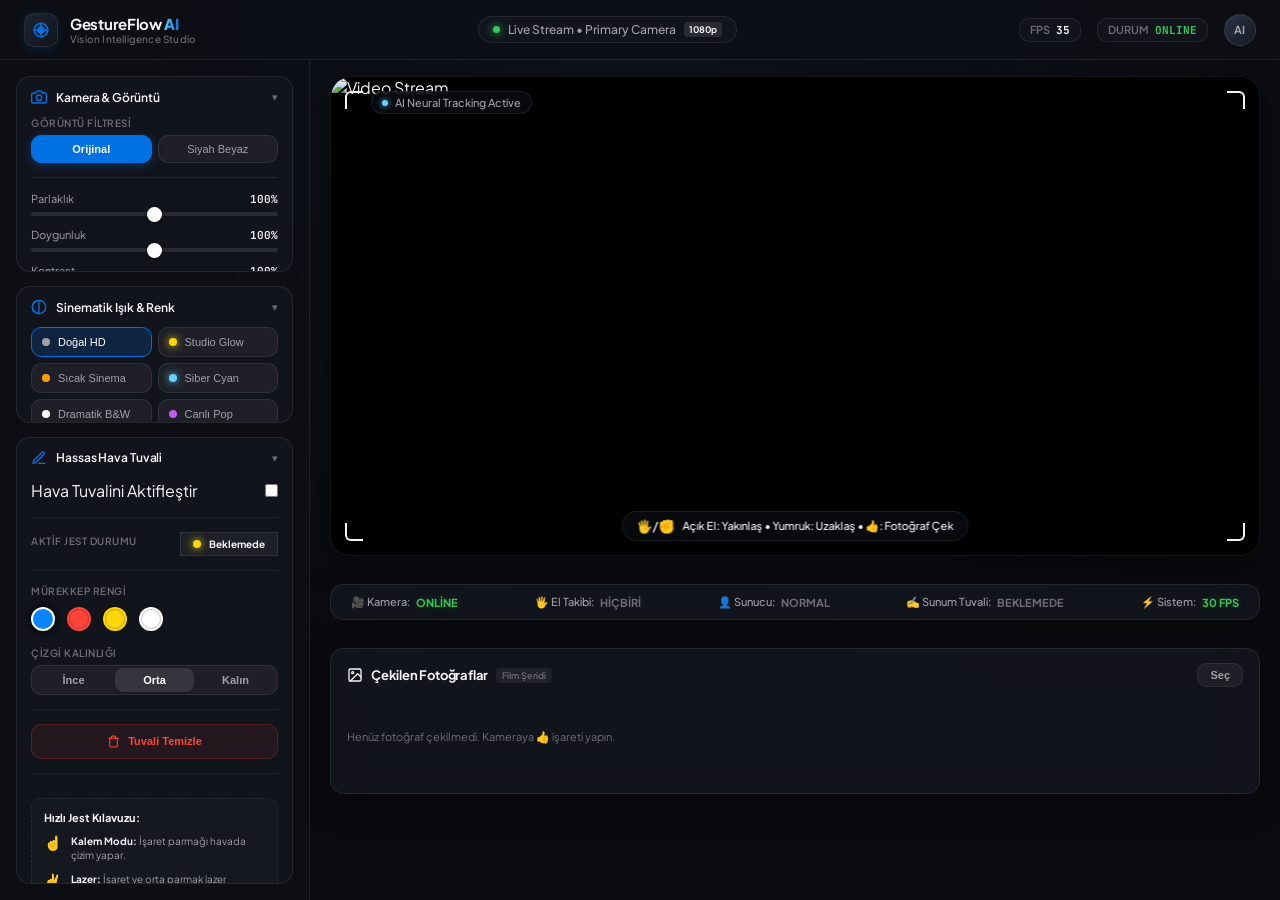
==== commit cc6748b6: "Hassas Sunum Tuvali entegrasyonu, Kararli Zoom motoru ve Kurumsal Sadelestirme" ====
--- a/templates/index.html
+++ b/templates/index.html
@@ -9,8 +9,6 @@
     <link rel="preconnect" href="https://fonts.gstatic.com" crossorigin>
     <link href="https://fonts.googleapis.com/css2?family=Plus+Jakarta+Sans:wght@300;400;500;600;700;800&family=JetBrains+Mono:wght@400;500&display=swap" rel="stylesheet">
     <link rel="stylesheet" href="/static/style.css">
-    <!-- Chart.js CDN -->
-    <script src="https://cdn.jsdelivr.net/npm/chart.js"></script>
 </head>
 <body>
     <!-- Shutter Flash Effect -->
@@ -150,51 +148,86 @@
                         </div>
                     </div>
 
-                    <!-- 3. Modül: Mimik Challenge Oyunu (Gesture Game) -->
-                    <div class="studio-card accordion-card active" data-section="game">
+
+
+                    <!-- 5. Modül: Hassas Hava Tuvali (Precision Air Canvas) -->
+                    <div class="studio-card accordion-card active" data-section="canvas">
                         <div class="card-header">
                             <div class="header-title-group">
-                                <svg class="card-icon" viewBox="0 0 24 24" width="16" height="16" fill="none" stroke="currentColor" stroke-width="2" stroke-linecap="round" stroke-linejoin="round"><line x1="6" y1="12" x2="10" y2="12"></line><line x1="8" y1="10" x2="8" y2="14"></line><line x1="15" y1="13" x2="15.01" y2="13"></line><line x1="18" y1="11" x2="18.01" y2="11"></line><rect x="2" y="6" width="20" height="12" rx="2"></rect></svg>
-                                <span>Mimik Challenge</span>
+                                <svg class="card-icon" viewBox="0 0 24 24" width="16" height="16" fill="none" stroke="currentColor" stroke-width="2" stroke-linecap="round" stroke-linejoin="round"><path d="M12 20h9"></path><path d="M16.5 3.5a2.121 2.121 0 0 1 3 3L7 19l-4 1 1-4L16.5 3.5z"></path></svg>
+                                <span>Hassas Hava Tuvali</span>
                             </div>
                             <span class="accordion-arrow">&#9662;</span>
                         </div>
                         <div class="card-content">
-                            <button class="apple-btn-primary" id="game-start-btn">
-                                <span>Oyunu Başlat</span>
+                            <!-- Toggle row -->
+                            <div class="toggle-control-row">
+                                <span class="control-label">Hava Tuvalini Aktifleştir</span>
+                                <label class="apple-switch">
+                                    <input type="checkbox" id="canvas-toggle">
+                                    <span class="switch-slider"></span>
+                                </label>
+                            </div>
+
+                            <div class="divider"></div>
+
+                            <!-- Live Telemetry Badge -->
+                            <div class="canvas-telemetry-row">
+                                <span class="sub-label">Aktif Jest Durumu</span>
+                                <div class="canvas-status-badge" id="canvas-gesture-badge">
+                                    <span class="status-dot standby" id="canvas-gesture-dot"></span>
+                                    <span class="status-text" id="canvas-gesture-val">Beklemede</span>
+                                </div>
+                            </div>
+
+                            <div class="divider"></div>
+
+                            <!-- Executive Color Selector -->
+                            <div class="color-select-group">
+                                <label class="sub-label">Mürekkep Rengi</label>
+                                <div class="executive-colors">
+                                    <button class="color-pill active" data-color="#0a84ff" style="background-color: #0a84ff;" title="Teknoloji Mavisi"></button>
+                                    <button class="color-pill" data-color="#ff453a" style="background-color: #ff453a;" title="Lazer Kırmızı"></button>
+                                    <button class="color-pill" data-color="#ffd60a" style="background-color: #ffd60a;" title="Kurumsal Altın"></button>
+                                    <button class="color-pill" data-color="#ffffff" style="background-color: #ffffff;" title="Kar Beyazı"></button>
+                                </div>
+                            </div>
+
+                            <!-- Brush Size segment control -->
+                            <div class="size-select-group">
+                                <label class="sub-label">Çizgi Kalınlığı</label>
+                                <div class="segment-control" id="canvas-brush-size">
+                                    <button class="segment-btn" data-size="3">İnce</button>
+                                    <button class="segment-btn active" data-size="6">Orta</button>
+                                    <button class="segment-btn" data-size="12">Kalın</button>
+                                </div>
+                            </div>
+
+                            <div class="divider"></div>
+
+                            <!-- Action button -->
+                            <button class="apple-btn-secondary danger" id="canvas-clear-btn">
+                                <svg width="13" height="13" viewBox="0 0 24 24" fill="none" stroke="currentColor" stroke-width="2" stroke-linecap="round" stroke-linejoin="round"><polyline points="3 6 5 6 21 6"></polyline><path d="M19 6v14a2 2 0 0 1-2 2H7a2 2 0 0 1-2-2V6m3 0V4a2 2 0 0 1 2-2h4a2 2 0 0 1 2 2v2"></path></svg>
+                                <span>Tuvali Temizle</span>
                             </button>
-                            
-                            <div class="game-hud-box" id="game-status-box" style="display: none;">
-                                <div class="hud-target-row">
-                                    <span class="hud-tag">GÖREV</span>
-                                    <span class="hud-target-text" id="game-target-val">--</span>
-                                </div>
-                                <div class="hud-metrics-row">
-                                    <div class="hud-stat">
-                                        <span class="hud-stat-title">Kalan Süre</span>
-                                        <span class="hud-stat-num highlight-yellow"><span id="game-timer-val">5</span>s</span>
-                                    </div>
-                                    <div class="hud-stat">
-                                        <span class="hud-stat-title">Puan</span>
-                                        <span class="hud-stat-num highlight-green" id="game-score-val">0</span>
-                                    </div>
-                                </div>
-                            </div>
-                        </div>
-                    </div>
-
-                    <!-- 4. Modül: Canlı Duygu Telemetrisi (Emotion Telemetry) -->
-                    <div class="studio-card accordion-card active" data-section="chart">
-                        <div class="card-header">
-                            <div class="header-title-group">
-                                <svg class="card-icon" viewBox="0 0 24 24" width="16" height="16" fill="none" stroke="currentColor" stroke-width="2" stroke-linecap="round" stroke-linejoin="round"><line x1="18" y1="20" x2="18" y2="10"></line><line x1="12" y1="20" x2="12" y2="4"></line><line x1="6" y1="20" x2="6" y2="14"></line></svg>
-                                <span>Duygu Analiz Grafiği</span>
-                            </div>
-                            <span class="accordion-arrow">&#9662;</span>
-                        </div>
-                        <div class="card-content">
-                            <div class="chart-wrapper">
-                                <canvas id="expressionChart"></canvas>
+
+                            <div class="divider"></div>
+
+                            <!-- Jest kılavuzu -->
+                            <div class="canvas-guide-box">
+                                <span class="guide-title">Hızlı Jest Kılavuzu:</span>
+                                <div class="guide-item">
+                                    <span class="guide-icon">☝️</span>
+                                    <span class="guide-desc"><strong>Kalem Modu:</strong> İşaret parmağı havada çizim yapar.</span>
+                                </div>
+                                <div class="guide-item">
+                                    <span class="guide-icon">✌️</span>
+                                    <span class="guide-desc"><strong>Lazer:</strong> İşaret ve orta parmak lazer oluşturur.</span>
+                                </div>
+                                <div class="guide-item">
+                                    <span class="guide-icon">🖐️</span>
+                                    <span class="guide-desc"><strong>Silgi:</strong> Açık avuç içi ile çizimler silinir.</span>
+                                </div>
                             </div>
                         </div>
                     </div>
@@ -210,8 +243,16 @@
                     <div class="stage-frame">
                         <img id="video-stream" src="/video_feed" alt="Video Stream">
                         
-                        <!-- Emoji Rain Layer -->
-                        <div id="emoji-container" class="emoji-container"></div>
+                        <!-- Contactless Hover Clear Overlay (Frontend HTML only, won't show in Python capture) -->
+                        <div id="canvas-hover-clear" class="canvas-hover-clear" style="display: none;">
+                            <span class="hover-clear-icon">🧹</span>
+                            <span class="hover-clear-label">Sıfırla</span>
+                            <svg class="hover-progress-ring" width="20" height="20">
+                                <circle class="hover-progress-ring__circle" stroke="#ff453a" stroke-width="2.5" fill="transparent" r="7" cx="10" cy="10"/>
+                            </svg>
+                        </div>
+                        
+
                         
                         <!-- Apple Pro Vision Minimalist Corner Focus Borders -->
                         <div class="focus-brackets">
@@ -243,64 +284,29 @@
                     </div>
                 </section>
 
-                <!-- 2. Hızlı Telemetri & İstatistik Kartları (4 Kolonlu Grid) -->
-                <section class="telemetry-cards-row">
-                    <div class="telemetry-card">
-                        <div class="card-subhead">
-                            <span>El & Parmak</span>
-                            <span class="telemetry-indicator">● Canlı</span>
-                        </div>
-                        <div class="metric-main">
-                            <span class="metric-value" id="live-fingers-val">0</span>
-                            <span class="metric-unit">Parmak Açık</span>
-                        </div>
-                        <div class="metric-footer">
-                            <span>Aktif El: <strong id="live-hands-val">0</strong></span>
-                            <span>Tür: <strong id="live-hand-type-val">Hiçbiri</strong></span>
-                        </div>
-                    </div>
-
-                    <div class="telemetry-card">
-                        <div class="card-subhead">
-                            <span>Yüz & Mimik</span>
-                            <span class="telemetry-indicator highlight-blue">● Algılandı</span>
-                        </div>
-                        <div class="metric-main">
-                            <span class="metric-value highlight-accent" id="live-expression-val">Normal</span>
-                        </div>
-                        <div class="metric-footer">
-                            <span>Aktif Yüz: <strong id="live-faces-val">0</strong></span>
-                            <span>Model: <strong>Mesh V2</strong></span>
-                        </div>
-                    </div>
-
-                    <div class="telemetry-card">
-                        <div class="card-subhead">
-                            <span>Algılanan Nesneler</span>
-                            <span class="telemetry-indicator highlight-purple">● Vision</span>
-                        </div>
-                        <div class="metric-main scrollable-tag-box">
-                            <span class="object-tag" id="detected-objects-val">Hiçbiri</span>
-                        </div>
-                        <div class="metric-footer">
-                            <span>Model: <strong>EfficientDet-Lite0</strong></span>
-                        </div>
-                    </div>
-
-                    <div class="telemetry-card">
-                        <div class="card-subhead">
-                            <span>Sistem Performansı</span>
-                            <span class="telemetry-indicator highlight-green">● Optimize</span>
-                        </div>
-                        <div class="metric-main">
-                            <span class="metric-value highlight-green">30 <small>FPS</small></span>
-                        </div>
-                        <div class="metric-footer">
-                            <span>Gecikme: <strong>~12ms</strong></span>
-                            <span>Thread: <strong>Safe Lock</strong></span>
-                        </div>
-                    </div>
-                </section>
+                <!-- 2. Kurumsal Sunum Stüdyosu Durum Çubuğu (Status Bar) -->
+                <div class="studio-status-bar">
+                    <div class="status-segment">
+                        <span class="status-label">🎥 Kamera:</span>
+                        <span class="status-value active" id="status-camera">Online</span>
+                    </div>
+                    <div class="status-segment">
+                        <span class="status-label">🖐️ El Takibi:</span>
+                        <span class="status-value" id="status-hand">Hiçbiri</span>
+                    </div>
+                    <div class="status-segment">
+                        <span class="status-label">👤 Sunucu:</span>
+                        <span class="status-value highlight-blue" id="status-expression">Normal</span>
+                    </div>
+                    <div class="status-segment">
+                        <span class="status-label">✍️ Sunum Tuvali:</span>
+                        <span class="status-value highlight-orange" id="status-canvas">Beklemede</span>
+                    </div>
+                    <div class="status-segment">
+                        <span class="status-label">⚡ Sistem:</span>
+                        <span class="status-value highlight-green" id="status-fps">30 FPS</span>
+                    </div>
+                </div>
 
                 <!-- 3. Yatay Fotoğraf Galerisi Şeridi (Photo Gallery Reel) -->
                 <section class="gallery-reel-section">
--- a/static/style.css
+++ b/static/style.css
@@ -1292,3 +1292,316 @@
     background: var(--accent-red);
     color: #ffffff;
 }
+
+/* Hassas Hava Tuvali Özel Tasarımları */
+.toggle-control-row {
+    display: flex;
+    justify-content: space-between;
+    align-items: center;
+    padding: 2px 0;
+}
+
+.canvas-telemetry-row {
+    display: flex;
+    justify-content: space-between;
+    align-items: center;
+}
+
+.canvas-status-badge {
+    display: flex;
+    align-items: center;
+    gap: 8px;
+    background: var(--bg-pill);
+    border: 1px solid var(--border-subtle);
+    padding: 5px 12px;
+    border-radius: var(--radius-pill);
+    transition: all var(--anim-normal);
+}
+
+.canvas-status-badge .status-dot {
+    width: 8px;
+    height: 8px;
+    border-radius: 50%;
+    background: #6e6e73;
+}
+
+.canvas-status-badge .status-dot.standby {
+    background: #ffd60a;
+    box-shadow: 0 0 8px #ffd60a;
+    animation: pulse-yellow 1.8s infinite;
+}
+
+.canvas-status-badge .status-dot.writing {
+    background: #0a84ff;
+    box-shadow: 0 0 8px #0a84ff;
+    animation: pulse-blue 1.8s infinite;
+}
+
+.canvas-status-badge .status-dot.eraser {
+    background: #ffffff;
+    box-shadow: 0 0 8px #ffffff;
+    animation: pulse-white 1.8s infinite;
+}
+
+.canvas-status-badge .status-dot.laser {
+    background: #ff453a;
+    box-shadow: 0 0 8px #ff453a;
+    animation: pulse-red 1.8s infinite;
+}
+
+.canvas-status-badge .status-text {
+    font-size: 10px;
+    font-weight: 700;
+    color: var(--text-primary);
+    font-family: 'Plus Jakarta Sans', sans-serif;
+}
+
+@keyframes pulse-yellow {
+    0% { transform: scale(1); opacity: 1; }
+    50% { transform: scale(1.2); opacity: 0.5; }
+    100% { transform: scale(1); opacity: 1; }
+}
+
+@keyframes pulse-blue {
+    0% { transform: scale(1); opacity: 1; }
+    50% { transform: scale(1.2); opacity: 0.5; }
+    100% { transform: scale(1); opacity: 1; }
+}
+
+@keyframes pulse-white {
+    0% { transform: scale(1); opacity: 1; }
+    50% { transform: scale(1.2); opacity: 0.5; }
+    100% { transform: scale(1); opacity: 1; }
+}
+
+@keyframes pulse-red {
+    0% { transform: scale(1); opacity: 1; }
+    50% { transform: scale(1.2); opacity: 0.5; }
+    100% { transform: scale(1); opacity: 1; }
+}
+
+.executive-colors {
+    display: flex;
+    gap: 12px;
+    padding: 4px 0;
+}
+
+.color-pill {
+    width: 24px;
+    height: 24px;
+    border-radius: 50%;
+    border: 2px solid transparent;
+    cursor: pointer;
+    transition: all var(--anim-fast);
+    box-shadow: inset 0 0 2px rgba(0,0,0,0.5);
+}
+
+.color-pill:hover {
+    transform: scale(1.15);
+}
+
+.color-pill.active {
+    border-color: #ffffff;
+    box-shadow: 0 0 10px currentColor;
+}
+
+.segment-control {
+    display: flex;
+    background: var(--bg-pill);
+    border: 1px solid var(--border-subtle);
+    border-radius: var(--radius-sm);
+    padding: 2px;
+    gap: 2px;
+}
+
+.segment-btn {
+    flex: 1;
+    background: transparent;
+    border: none;
+    color: var(--text-secondary);
+    padding: 6px 0;
+    font-size: 11px;
+    font-weight: 600;
+    cursor: pointer;
+    border-radius: calc(var(--radius-sm) - 2px);
+    transition: all var(--anim-fast);
+}
+
+.segment-btn:hover {
+    color: #ffffff;
+}
+
+.segment-btn.active {
+    background: rgba(255, 255, 255, 0.1);
+    color: #ffffff;
+    box-shadow: 0 1px 3px rgba(0,0,0,0.2);
+}
+
+.apple-btn-secondary.danger {
+    width: 100%;
+    display: flex;
+    align-items: center;
+    justify-content: center;
+    gap: 8px;
+    background: rgba(255, 69, 58, 0.08);
+    border: 1px solid rgba(255, 69, 58, 0.2);
+    color: var(--accent-red);
+    padding: 10px 0;
+    border-radius: var(--radius-sm);
+    font-size: 11px;
+    font-weight: 700;
+    cursor: pointer;
+    transition: all var(--anim-fast);
+}
+
+.apple-btn-secondary.danger:hover {
+    background: var(--accent-red);
+    color: #ffffff;
+    border-color: var(--accent-red);
+    box-shadow: 0 0 12px rgba(255, 69, 58, 0.4);
+}
+
+.canvas-guide-box {
+    background: rgba(255, 255, 255, 0.02);
+    border: 1px dashed rgba(255, 255, 255, 0.08);
+    border-radius: var(--radius-sm);
+    padding: 12px;
+    display: flex;
+    flex-direction: column;
+    gap: 10px;
+    margin-top: 10px;
+}
+
+.guide-title {
+    font-size: 11px;
+    font-weight: 700;
+    color: var(--text-primary);
+}
+
+.guide-item {
+    display: flex;
+    align-items: flex-start;
+    gap: 10px;
+}
+
+.guide-icon {
+    font-size: 14px;
+    line-height: 1.2;
+}
+
+.guide-desc {
+    font-size: 10px;
+    color: var(--text-secondary);
+    line-height: 1.4;
+}
+
+.guide-desc strong {
+    color: var(--text-primary);
+}
+
+/* Temassız Hızlı Sıfırlama Butonu Overlay */
+.canvas-hover-clear {
+    position: absolute;
+    top: 14px;
+    left: 50%;
+    transform: translateX(-50%);
+    display: flex;
+    align-items: center;
+    gap: 8px;
+    background: rgba(22, 25, 34, 0.65);
+    backdrop-filter: blur(12px);
+    border: 1px solid rgba(255, 255, 255, 0.08);
+    padding: 6px 14px;
+    border-radius: 20px;
+    z-index: 10;
+    box-shadow: 0 4px 20px rgba(0, 0, 0, 0.3);
+    pointer-events: none; /* Mouse ile tıklanamasın, sadece jest ile çalışsın */
+    transition: all var(--anim-normal);
+}
+
+.canvas-hover-clear.hovering {
+    background: rgba(255, 69, 58, 0.15);
+    border-color: rgba(255, 69, 58, 0.4);
+    box-shadow: 0 0 15px rgba(255, 69, 58, 0.25);
+    transform: translateX(-50%) scale(1.05);
+}
+
+.hover-clear-icon {
+    font-size: 13px;
+}
+
+.hover-clear-label {
+    font-size: 10px;
+    font-weight: 700;
+    color: var(--text-primary);
+    font-family: 'Plus Jakarta Sans', sans-serif;
+    letter-spacing: 0.5px;
+    text-transform: uppercase;
+}
+
+.hover-progress-ring {
+    transform: rotate(-90deg);
+}
+
+.hover-progress-ring__circle {
+    stroke-dasharray: 44; /* 2 * PI * r (r=7 => ~44) */
+    stroke-dashoffset: 44;
+    transition: stroke-dashoffset 0.08s linear;
+}
+
+/* Kurumsal Sunum Stüdyosu Durum Çubuğu (Presentation Status Bar) */
+.studio-status-bar {
+    display: flex;
+    justify-content: space-between;
+    align-items: center;
+    background: rgba(22, 25, 34, 0.7);
+    backdrop-filter: blur(20px);
+    border: 1px solid rgba(255, 255, 255, 0.08);
+    border-radius: var(--radius-md);
+    padding: 10px 20px;
+    margin-top: 14px;
+    margin-bottom: 14px;
+    box-shadow: 0 4px 30px rgba(0, 0, 0, 0.2);
+    gap: 12px;
+}
+
+.status-segment {
+    display: flex;
+    align-items: center;
+    gap: 6px;
+    font-size: 11px;
+    font-family: 'Plus Jakarta Sans', sans-serif;
+}
+
+.status-label {
+    color: var(--text-secondary);
+    font-weight: 500;
+}
+
+.status-value {
+    color: var(--text-muted);
+    font-weight: 700;
+    text-transform: uppercase;
+    transition: all var(--anim-fast);
+}
+
+.status-value.active {
+    color: var(--accent-green);
+    text-shadow: 0 0 8px rgba(52, 199, 89, 0.3);
+}
+
+.status-value.highlight-blue.active {
+    color: var(--accent-blue);
+    text-shadow: 0 0 8px rgba(0, 113, 227, 0.3);
+}
+
+.status-value.highlight-orange.active {
+    color: var(--accent-orange);
+    text-shadow: 0 0 8px rgba(255, 159, 10, 0.3);
+}
+
+.status-value.highlight-green {
+    color: var(--accent-green);
+    text-shadow: 0 0 8px rgba(52, 199, 89, 0.3);
+}
+
